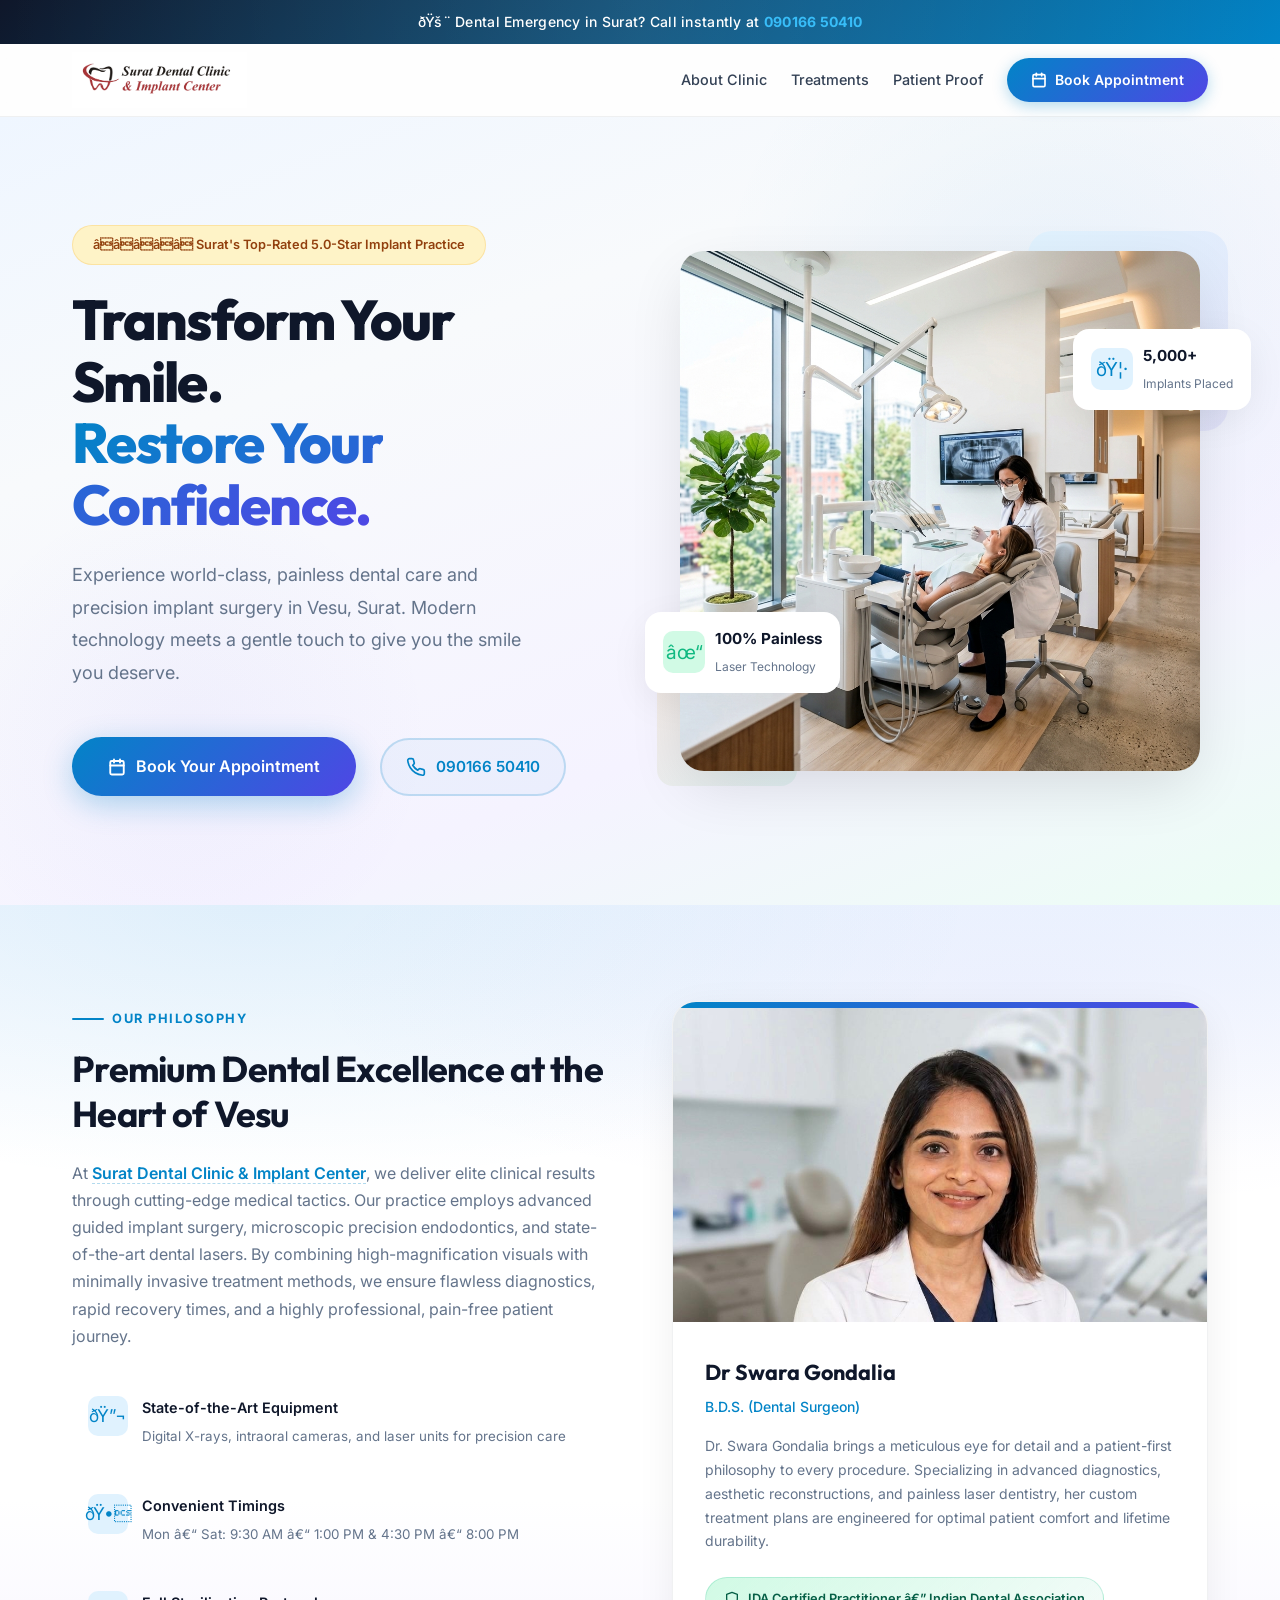
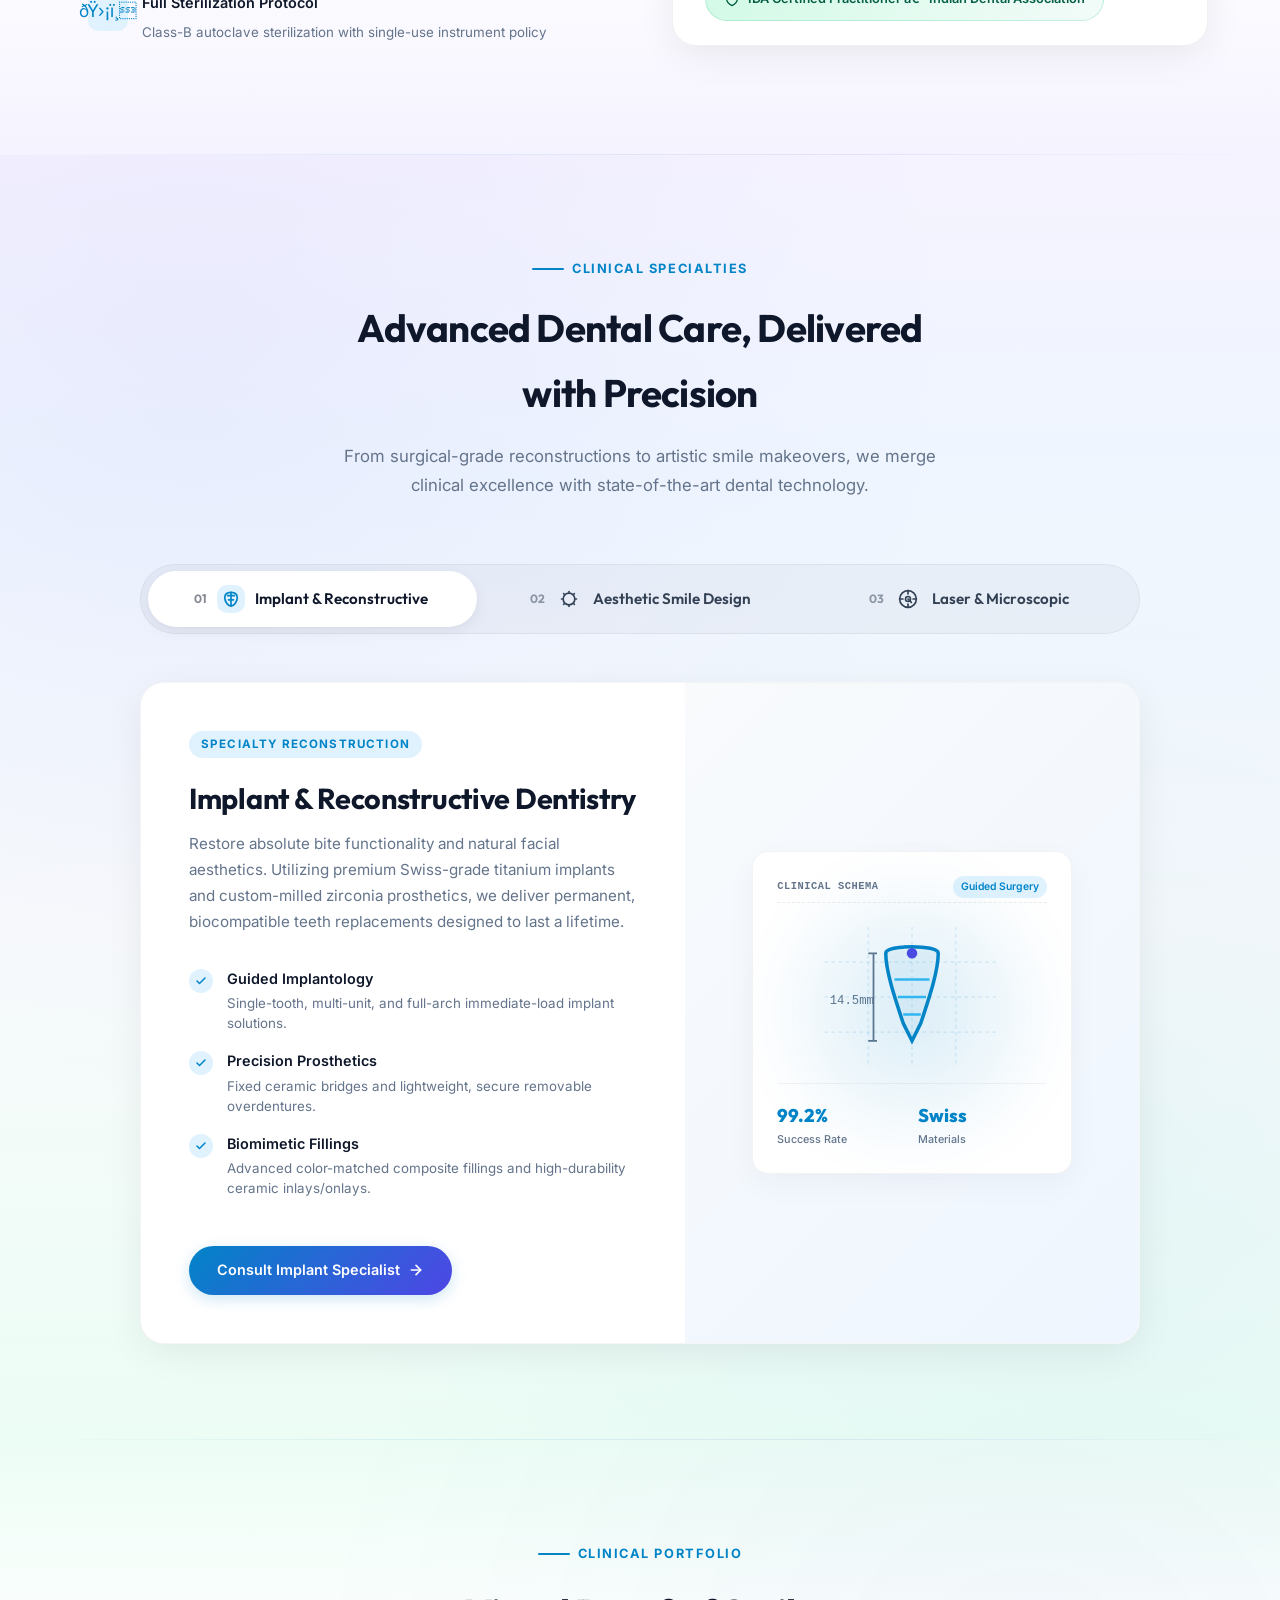
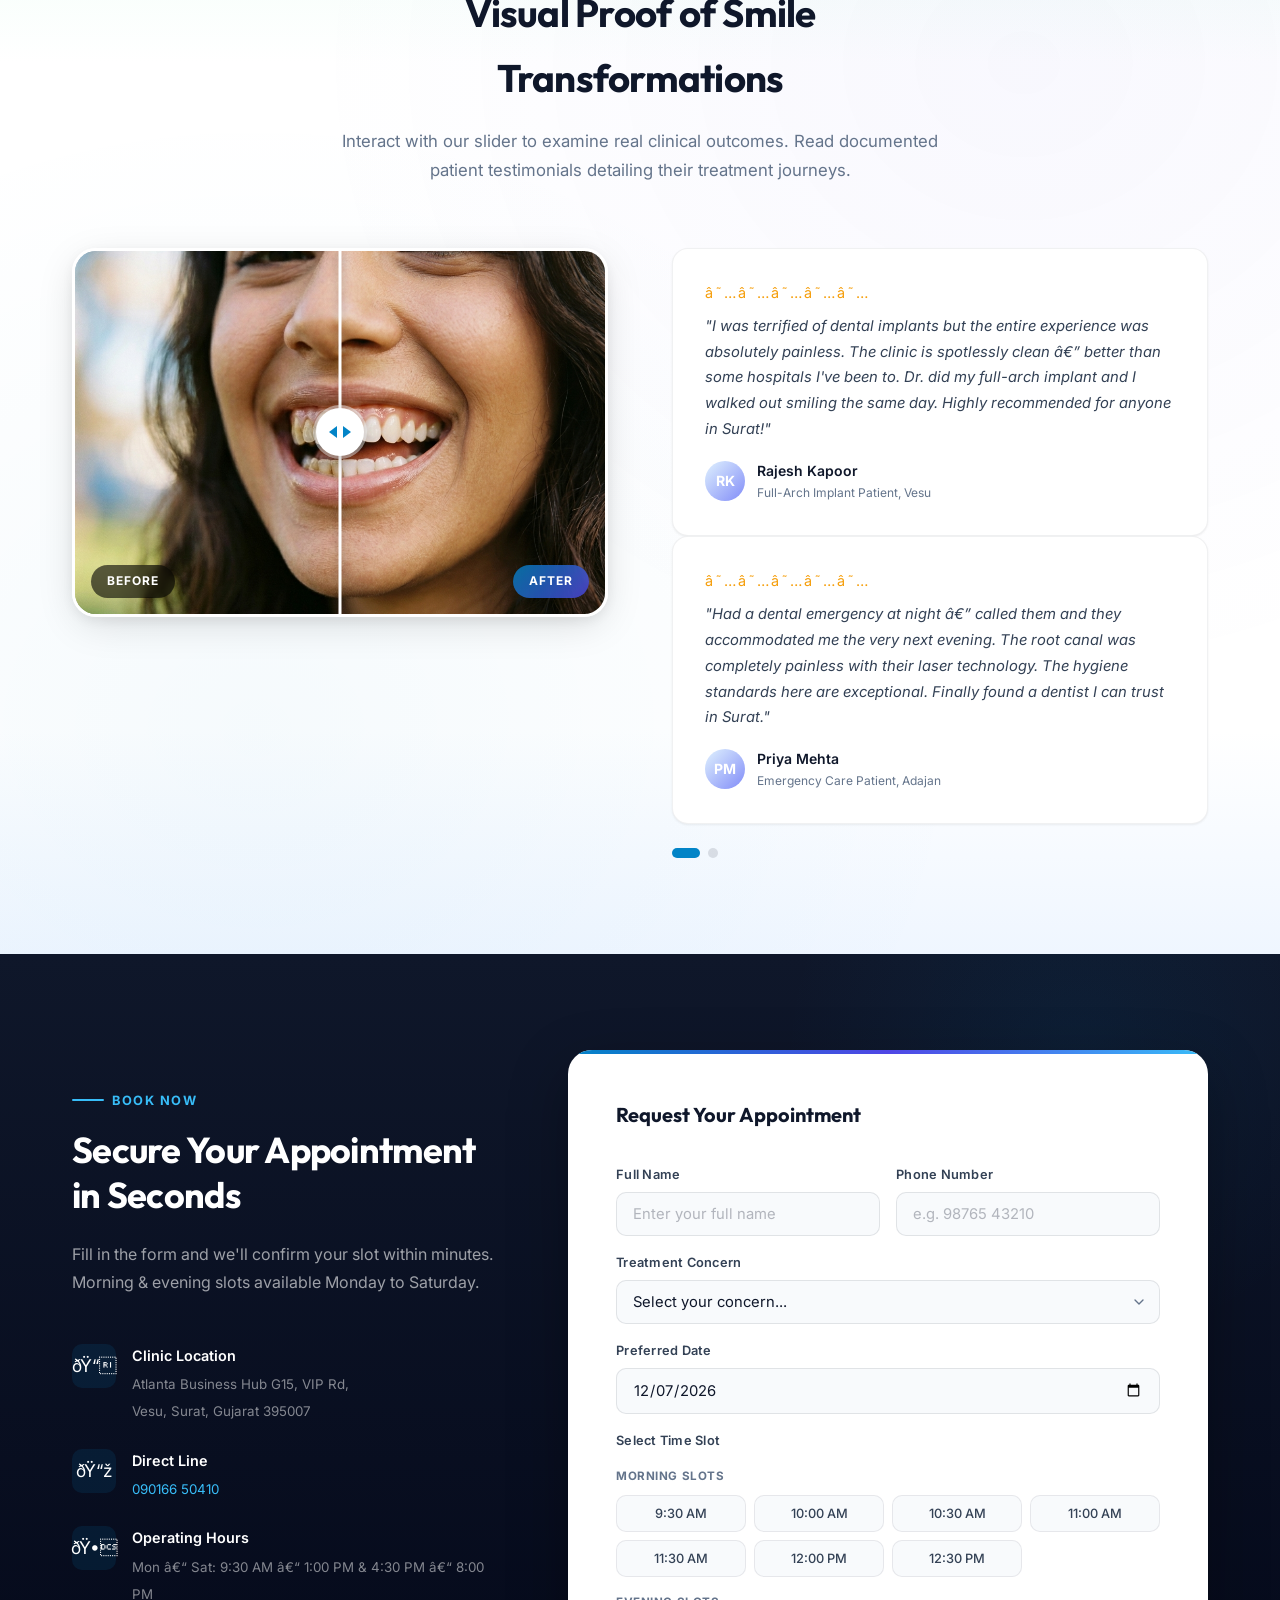
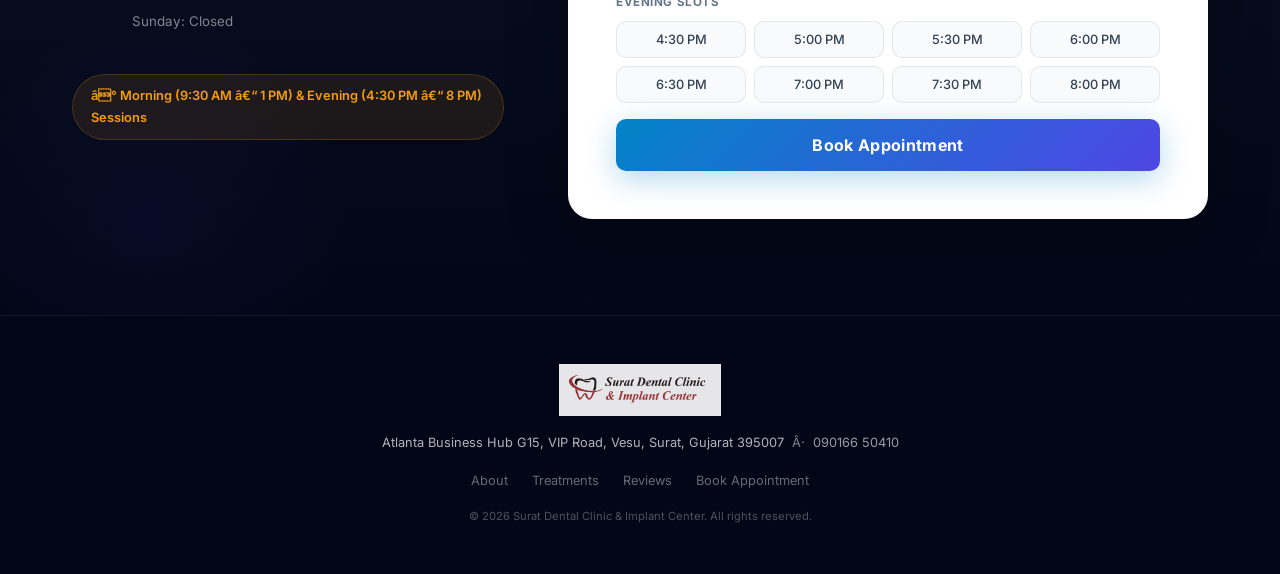
==== surat-dental-clinic-presentation.html @ 417e3cf2 "Initial commit: Surat Dental Clinic website and presentation" ====
﻿<!DOCTYPE html>
<html lang="en">

<head>
  <meta charset="UTF-8" />
  <meta name="viewport" content="width=device-width, initial-scale=1.0" />
  <title>Surat Dental Clinic & Implant Center â€” Premium Dental Care in Vesu, Surat</title>
  <meta name="description"
    content="Experience world-class, painless dental care and precision implant surgery at Surat Dental Clinic & Implant Center, Vesu, Surat. Book your appointment today." />
  <meta name="keywords"
    content="dental clinic surat, dental implants vesu, best dentist surat, teeth whitening, root canal surat, cosmetic dentistry" />
  <meta name="author" content="Surat Dental Clinic & Implant Center" />
  <meta property="og:title" content="Surat Dental Clinic & Implant Center â€” Premium Dental Care" />
  <meta property="og:description"
    content="Transform your smile with world-class dental care in Vesu, Surat. Modern technology meets a gentle touch." />
  <meta property="og:type" content="website" />
  <style>
/* ===================================================================
   SURAT DENTAL CLINIC â€” Design System & Styles
   Premium, Trust-Forward Landing Page
   =================================================================== */

/* â€” Google Fonts â€” */
@import url('https://fonts.googleapis.com/css2?family=Inter:wght@300;400;500;600;700;800;900&family=Outfit:wght@400;500;600;700;800&display=swap');

/* â€” CSS Custom Properties (Design Tokens) â€” */
:root {
  /* Color Palette */
  --navy:           #0F172A;
  --navy-deep:      #020617;
  --navy-mid:       #1E293B;
  --slate:          #334155;
  --slate-light:    #64748B;
  --sky-blue:       #0284C7;
  --sky-blue-light: #38BDF8;
  --sky-blue-pale:  #E0F2FE;
  --indigo:         #4F46E5;
  --indigo-light:   #818CF8;
  --white:          #FFFFFF;
  --alabaster:      #FAFAFA;
  --alabaster-warm: #F8FAFC;
  --amber:          #F59E0B;
  --amber-light:    #FEF3C7;
  --green:          #10B981;
  --green-light:    #D1FAE5;
  --red:            #EF4444;

  /* Typography */
  --font-heading: 'Outfit', sans-serif;
  --font-body:    'Inter', sans-serif;

  /* Spacing Scale */
  --space-xs:  0.25rem;
  --space-sm:  0.5rem;
  --space-md:  1rem;
  --space-lg:  1.5rem;
  --space-xl:  2rem;
  --space-2xl: 3rem;
  --space-3xl: 4rem;
  --space-4xl: 6rem;

  /* Shadows */
  --shadow-sm:   0 1px 3px rgba(0,0,0,0.04), 0 1px 2px rgba(0,0,0,0.03);
  --shadow-md:   0 4px 20px -2px rgba(0,0,0,0.05);
  --shadow-lg:   0 10px 40px -4px rgba(0,0,0,0.08);
  --shadow-xl:   0 20px 60px -8px rgba(0,0,0,0.12);
  --shadow-card: 0 4px 24px -2px rgba(0,0,0,0.06);
  --shadow-glow: 0 0 30px rgba(2,132,199,0.15);

  /* Border Radius */
  --radius-sm:   6px;
  --radius-md:   10px;
  --radius-lg:   16px;
  --radius-xl:   24px;
  --radius-pill: 100px;
  --radius-full: 50%;

  /* Transitions */
  --ease-out: cubic-bezier(0.16, 1, 0.3, 1);
  --ease-spring: cubic-bezier(0.34, 1.56, 0.64, 1);
  --transition-fast: 200ms var(--ease-out);
  --transition-base: 350ms var(--ease-out);
  --transition-slow: 600ms var(--ease-out);

  /* Layout */
  --max-width: 1200px;
  --nav-height: 72px;
}

/* â€” Reset & Base â€” */
*,
*::before,
*::after {
  margin: 0;
  padding: 0;
  box-sizing: border-box;
}

html {
  scroll-behavior: smooth;
  -webkit-font-smoothing: antialiased;
  -moz-osx-font-smoothing: grayscale;
}

body {
  font-family: var(--font-body);
  font-size: 16px;
  line-height: 1.7;
  color: var(--navy);
  background-color: var(--alabaster);
  overflow-x: hidden;
}

img {
  max-width: 100%;
  height: auto;
  display: block;
}

a {
  text-decoration: none;
  color: inherit;
  transition: color var(--transition-fast);
}

button {
  cursor: pointer;
  border: none;
  outline: none;
  font-family: var(--font-body);
}

input, select, textarea {
  font-family: var(--font-body);
  outline: none;
}

ul, ol {
  list-style: none;
}

/* â€” Utility â€” */
.container {
  width: 100%;
  max-width: var(--max-width);
  margin: 0 auto;
  padding: 0 var(--space-xl);
}

.section-pad {
  padding: var(--space-4xl) 0;
}

/* â€” Scroll Animation Classes â€” */
.reveal {
  opacity: 0;
  transform: translateY(40px);
  transition: opacity 0.8s var(--ease-out), transform 0.8s var(--ease-out);
}

.reveal.active {
  opacity: 1;
  transform: translateY(0);
}

.reveal-left {
  opacity: 0;
  transform: translateX(-50px);
  transition: opacity 0.8s var(--ease-out), transform 0.8s var(--ease-out);
}

.reveal-left.active {
  opacity: 1;
  transform: translateX(0);
}

.reveal-right {
  opacity: 0;
  transform: translateX(50px);
  transition: opacity 0.8s var(--ease-out), transform 0.8s var(--ease-out);
}

.reveal-right.active {
  opacity: 1;
  transform: translateX(0);
}

.reveal-scale {
  opacity: 0;
  transform: scale(0.9);
  transition: opacity 0.8s var(--ease-out), transform 0.8s var(--ease-out);
}

.reveal-scale.active {
  opacity: 1;
  transform: scale(1);
}

/* Stagger children */
.stagger-children .reveal {
  transition-delay: calc(var(--i, 0) * 120ms);
}

/* ===================================================================
   1. TOP NOTIFICATION RIBBON
   =================================================================== */
.top-ribbon {
  background: linear-gradient(135deg, var(--navy) 0%, var(--sky-blue) 100%);
  color: var(--white);
  text-align: center;
  padding: 10px var(--space-xl);
  font-size: 0.875rem;
  font-weight: 500;
  letter-spacing: 0.02em;
  position: relative;
  z-index: 1000;
  overflow: hidden;
}

.top-ribbon::before {
  content: '';
  position: absolute;
  inset: 0;
  background: linear-gradient(90deg, transparent, rgba(255,255,255,0.08), transparent);
  animation: ribbonShimmer 3s ease infinite;
}

@keyframes ribbonShimmer {
  0%   { transform: translateX(-100%); }
  100% { transform: translateX(100%); }
}

.top-ribbon a {
  color: var(--sky-blue-light);
  font-weight: 700;
  transition: color var(--transition-fast);
}

.top-ribbon a:hover {
  color: var(--white);
}

.top-ribbon .ribbon-content {
  position: relative;
  z-index: 1;
}

/* ===================================================================
   2. NAVIGATION BAR
   =================================================================== */
.navbar {
  position: sticky;
  top: 0;
  z-index: 999;
  background: rgba(255, 255, 255, 0.72);
  backdrop-filter: blur(20px) saturate(180%);
  -webkit-backdrop-filter: blur(20px) saturate(180%);
  border-bottom: 1px solid rgba(15, 23, 42, 0.06);
  transition: box-shadow var(--transition-base), background var(--transition-base);
}

.navbar.scrolled {
  background: rgba(255, 255, 255, 0.92);
  box-shadow: 0 4px 30px rgba(0,0,0,0.06);
}

.navbar .container {
  display: flex;
  align-items: center;
  justify-content: space-between;
  height: var(--nav-height);
}

.nav-brand {
  display: flex;
  align-items: center;
  height: 100%;
}

.nav-brand-logo {
  height: 56px;
  max-width: 100%;
  width: auto;
  display: block;
  object-fit: contain;
  transition: transform var(--transition-fast);
}

.nav-brand:hover .nav-brand-logo {
  transform: scale(1.02);
}

.nav-links {
  display: flex;
  align-items: center;
  gap: var(--space-lg);
}

.nav-link {
  font-size: 0.9rem;
  font-weight: 500;
  color: var(--slate);
  position: relative;
  padding: 4px 0;
  transition: color var(--transition-fast);
}

.nav-link::after {
  content: '';
  position: absolute;
  bottom: -2px;
  left: 0;
  width: 0;
  height: 2px;
  background: var(--sky-blue);
  border-radius: 2px;
  transition: width var(--transition-base);
}

.nav-link:hover {
  color: var(--sky-blue);
}

.nav-link:hover::after {
  width: 100%;
}

.nav-cta {
  display: inline-flex;
  align-items: center;
  gap: 8px;
  padding: 10px 24px;
  background: linear-gradient(135deg, var(--sky-blue), var(--indigo));
  color: var(--white);
  font-size: 0.875rem;
  font-weight: 600;
  border-radius: var(--radius-pill);
  transition: transform var(--transition-fast), box-shadow var(--transition-fast);
  box-shadow: 0 4px 15px rgba(2,132,199,0.3);
}

.nav-cta:hover {
  transform: translateY(-2px);
  box-shadow: 0 8px 25px rgba(2,132,199,0.4);
}

.nav-cta:active {
  transform: translateY(0);
}

/* Mobile nav toggle */
.nav-toggle {
  display: none;
  flex-direction: column;
  gap: 5px;
  background: none;
  padding: 8px;
}

.nav-toggle span {
  display: block;
  width: 24px;
  height: 2px;
  background: var(--navy);
  border-radius: 2px;
  transition: transform var(--transition-fast), opacity var(--transition-fast);
}

.nav-toggle.active span:nth-child(1) {
  transform: rotate(45deg) translate(5px, 5px);
}

.nav-toggle.active span:nth-child(2) {
  opacity: 0;
}

.nav-toggle.active span:nth-child(3) {
  transform: rotate(-45deg) translate(5px, -5px);
}

/* ===================================================================
   3. HERO SECTION
   =================================================================== */
.hero {
  position: relative;
  min-height: calc(100vh - var(--nav-height) - 40px);
  display: flex;
  align-items: center;
  overflow: hidden;
  background: linear-gradient(160deg, #EFF6FF 0%, var(--alabaster-warm) 30%, #F5F3FF 70%, #ECFDF5 100%);
}

.hero::before {
  content: '';
  position: absolute;
  top: -20%;
  right: -10%;
  width: 700px;
  height: 700px;
  background: radial-gradient(circle, rgba(2,132,199,0.06) 0%, transparent 70%);
  border-radius: 50%;
  pointer-events: none;
}

.hero::after {
  content: '';
  position: absolute;
  bottom: -10%;
  left: -5%;
  width: 500px;
  height: 500px;
  background: radial-gradient(circle, rgba(79,70,229,0.04) 0%, transparent 70%);
  border-radius: 50%;
  pointer-events: none;
}

.hero .container {
  display: grid;
  grid-template-columns: 1fr 1fr;
  gap: var(--space-3xl);
  align-items: center;
  padding-top: var(--space-3xl);
  padding-bottom: var(--space-3xl);
  position: relative;
  z-index: 1;
}

.hero-content {
  max-width: 560px;
}

.hero-badge {
  display: inline-flex;
  align-items: center;
  gap: 8px;
  padding: 8px 20px;
  background: var(--amber-light);
  color: #92400E;
  font-size: 0.8rem;
  font-weight: 600;
  border-radius: var(--radius-pill);
  margin-bottom: var(--space-lg);
  border: 1px solid rgba(245,158,11,0.2);
}

.hero-title {
  font-family: var(--font-heading);
  font-size: clamp(2.5rem, 5vw, 3.5rem);
  font-weight: 800;
  line-height: 1.1;
  color: var(--navy);
  margin-bottom: var(--space-lg);
  letter-spacing: -0.03em;
}

.hero-title .highlight {
  background: linear-gradient(135deg, var(--sky-blue), var(--indigo));
  -webkit-background-clip: text;
  -webkit-text-fill-color: transparent;
  background-clip: text;
}

.hero-subtitle {
  font-size: 1.125rem;
  color: var(--slate-light);
  line-height: 1.8;
  margin-bottom: var(--space-2xl);
  max-width: 480px;
}

.hero-actions {
  display: flex;
  align-items: center;
  gap: var(--space-lg);
  flex-wrap: wrap;
}

.btn-primary {
  display: inline-flex;
  align-items: center;
  gap: 10px;
  padding: 16px 36px;
  background: linear-gradient(135deg, var(--sky-blue), var(--indigo));
  color: var(--white);
  font-size: 1rem;
  font-weight: 600;
  border-radius: var(--radius-pill);
  transition: transform var(--transition-fast), box-shadow var(--transition-fast);
  box-shadow: 0 8px 30px rgba(2,132,199,0.3);
  position: relative;
  overflow: hidden;
}

.btn-primary::before {
  content: '';
  position: absolute;
  inset: 0;
  background: linear-gradient(135deg, transparent 40%, rgba(255,255,255,0.15) 50%, transparent 60%);
  transform: translateX(-100%);
  transition: transform 0.6s ease;
}

.btn-primary:hover::before {
  transform: translateX(100%);
}

.btn-primary:hover {
  transform: translateY(-3px);
  box-shadow: 0 12px 40px rgba(2,132,199,0.4);
}

.btn-primary:active {
  transform: translateY(-1px);
}

.btn-phone {
  display: inline-flex;
  align-items: center;
  gap: 10px;
  padding: 14px 24px;
  color: var(--sky-blue);
  font-size: 0.95rem;
  font-weight: 600;
  border-radius: var(--radius-pill);
  border: 2px solid rgba(2,132,199,0.2);
  background: rgba(2,132,199,0.04);
  transition: all var(--transition-fast);
}

.btn-phone:hover {
  border-color: var(--sky-blue);
  background: rgba(2,132,199,0.08);
  transform: translateY(-2px);
}

.btn-phone .phone-icon {
  width: 20px;
  height: 20px;
  animation: phonePulse 2s ease-in-out infinite;
}

@keyframes phonePulse {
  0%, 100% { transform: rotate(0deg); }
  10%      { transform: rotate(14deg); }
  20%      { transform: rotate(-8deg); }
  30%      { transform: rotate(14deg); }
  40%      { transform: rotate(-4deg); }
  50%      { transform: rotate(10deg); }
  60%      { transform: rotate(0deg); }
}

.hero-image-wrapper {
  position: relative;
  display: flex;
  justify-content: center;
  align-items: center;
}

.hero-image {
  width: 100%;
  max-width: 520px;
  border-radius: var(--radius-xl);
  object-fit: cover;
  box-shadow: var(--shadow-xl);
  position: relative;
  z-index: 1;
}

.hero-image-wrapper::before {
  content: '';
  position: absolute;
  top: -20px;
  right: -20px;
  width: 200px;
  height: 200px;
  background: linear-gradient(135deg, var(--sky-blue-pale), rgba(79,70,229,0.08));
  border-radius: var(--radius-xl);
  z-index: 0;
}

.hero-image-wrapper::after {
  content: '';
  position: absolute;
  bottom: -15px;
  left: -15px;
  width: 140px;
  height: 140px;
  background: linear-gradient(135deg, rgba(245,158,11,0.1), rgba(16,185,129,0.08));
  border-radius: var(--radius-lg);
  z-index: 0;
}

/* Floating stat badges */
.hero-float-badge {
  position: absolute;
  z-index: 2;
  background: var(--white);
  border-radius: var(--radius-lg);
  padding: 14px 18px;
  box-shadow: var(--shadow-lg);
  display: flex;
  align-items: center;
  gap: 10px;
  animation: floatBadge 4s ease-in-out infinite;
}

.hero-float-badge:nth-child(2) {
  top: 15%;
  right: -8%;
  animation-delay: 0s;
}

.hero-float-badge:nth-child(3) {
  bottom: 15%;
  left: -5%;
  animation-delay: 1.5s;
}

@keyframes floatBadge {
  0%, 100% { transform: translateY(0); }
  50%      { transform: translateY(-10px); }
}

.float-badge-icon {
  width: 42px;
  height: 42px;
  border-radius: var(--radius-md);
  display: flex;
  align-items: center;
  justify-content: center;
  font-size: 1.2rem;
}

.float-badge-icon.blue {
  background: var(--sky-blue-pale);
  color: var(--sky-blue);
}

.float-badge-icon.green {
  background: var(--green-light);
  color: var(--green);
}

.float-badge-text strong {
  display: block;
  font-size: 0.95rem;
  font-weight: 700;
  color: var(--navy);
}

.float-badge-text span {
  font-size: 0.75rem;
  color: var(--slate-light);
}

/* ===================================================================
   4. PHILOSOPHY & ABOUT SECTION
   =================================================================== */
.about-section {
  position: relative;
  background: linear-gradient(180deg, #F0F7FF 0%, var(--white) 30%, var(--white) 70%, #F5F3FF 100%);
}

.about-section::before {
  content: '';
  position: absolute;
  top: 0;
  left: 0;
  right: 0;
  height: 400px;
  background: radial-gradient(ellipse at 20% 0%, rgba(2,132,199,0.07) 0%, transparent 50%),
              radial-gradient(ellipse at 80% 20%, rgba(79,70,229,0.05) 0%, transparent 50%);
  pointer-events: none;
}

.about-section::after {
  content: '';
  position: absolute;
  bottom: 0;
  left: 0;
  right: 0;
  height: 1px;
  background: linear-gradient(90deg, transparent, rgba(2,132,199,0.1), rgba(79,70,229,0.1), transparent);
}

.about-grid {
  display: grid;
  grid-template-columns: 1fr 1fr;
  gap: var(--space-3xl);
  align-items: start;
  position: relative;
}

.section-label {
  display: inline-flex;
  align-items: center;
  gap: 8px;
  font-size: 0.8rem;
  font-weight: 700;
  letter-spacing: 0.12em;
  text-transform: uppercase;
  color: var(--sky-blue);
  margin-bottom: var(--space-md);
}

.section-label::before {
  content: '';
  display: block;
  width: 32px;
  height: 2px;
  background: var(--sky-blue);
  border-radius: 2px;
}

.about-title {
  font-family: var(--font-heading);
  font-size: clamp(1.75rem, 3vw, 2.25rem);
  font-weight: 700;
  color: var(--navy);
  line-height: 1.25;
  margin-bottom: var(--space-lg);
  letter-spacing: -0.02em;
}

.about-text {
  color: var(--slate-light);
  font-size: 1rem;
  margin-bottom: var(--space-lg);
}

.about-features {
  display: flex;
  flex-direction: column;
  gap: var(--space-md);
  margin-top: var(--space-xl);
}

.about-feature-item {
  display: flex;
  align-items: flex-start;
  gap: 14px;
  padding: 14px 16px;
  border-radius: var(--radius-md);
  transition: background var(--transition-fast);
}

.about-feature-item:hover {
  background: var(--alabaster);
}

.about-feature-icon {
  width: 40px;
  height: 40px;
  flex-shrink: 0;
  border-radius: var(--radius-md);
  display: flex;
  align-items: center;
  justify-content: center;
  font-size: 1.1rem;
  background: var(--sky-blue-pale);
  color: var(--sky-blue);
}

.about-feature-text strong {
  display: block;
  font-size: 0.9rem;
  font-weight: 600;
  color: var(--navy);
  margin-bottom: 2px;
}

.about-feature-text span {
  font-size: 0.835rem;
  color: var(--slate-light);
}

/* Doctor Card */
.doctor-card {
  background: var(--white);
  border-radius: var(--radius-xl);
  box-shadow: var(--shadow-lg);
  overflow: hidden;
  border: 1px solid rgba(15,23,42,0.06);
  position: relative;
}

.doctor-card::before {
  content: '';
  position: absolute;
  top: 0;
  left: 0;
  right: 0;
  height: 6px;
  background: linear-gradient(90deg, var(--sky-blue), var(--indigo));
}

.doctor-card-image {
  width: 100%;
  height: 320px;
  object-fit: cover;
  object-position: top center;
}

.doctor-card-body {
  padding: var(--space-xl) var(--space-xl) var(--space-lg);
}

.doctor-card-name {
  font-family: var(--font-heading);
  font-size: 1.35rem;
  font-weight: 700;
  color: var(--navy);
  margin-bottom: 4px;
}

.doctor-card-title {
  font-size: 0.875rem;
  color: var(--sky-blue);
  font-weight: 500;
  margin-bottom: var(--space-md);
}

.doctor-card-desc {
  font-size: 0.875rem;
  color: var(--slate-light);
  line-height: 1.7;
  margin-bottom: var(--space-lg);
}

.doctor-trust-badge {
  display: inline-flex;
  align-items: center;
  gap: 8px;
  padding: 10px 18px;
  background: linear-gradient(135deg, var(--green-light), rgba(16,185,129,0.05));
  color: #065F46;
  font-size: 0.8rem;
  font-weight: 600;
  border-radius: var(--radius-pill);
  border: 1px solid rgba(16,185,129,0.2);
}

/* ===================================================================
   5. TREATMENT MATRIX (Tabbed Specialties Redesign)
   =================================================================== */
.treatments-section {
  background: linear-gradient(180deg, #F5F3FF 0%, #EFF6FF 25%, var(--alabaster-warm) 60%, #ECFDF5 100%);
  position: relative;
}

.treatments-section::before {
  content: '';
  position: absolute;
  top: 0;
  left: 0;
  right: 0;
  bottom: 0;
  background:
    radial-gradient(ellipse at 15% 15%, rgba(79,70,229,0.05) 0%, transparent 50%),
    radial-gradient(ellipse at 85% 80%, rgba(2,132,199,0.05) 0%, transparent 50%);
  pointer-events: none;
}

.treatments-section::after {
  content: '';
  position: absolute;
  bottom: 0;
  left: 0;
  right: 0;
  height: 1px;
  background: linear-gradient(90deg, transparent, rgba(2,132,199,0.1), rgba(79,70,229,0.1), transparent);
}

.section-header {
  text-align: center;
  max-width: 620px;
  margin: 0 auto var(--space-3xl);
}

.section-header .section-label {
  justify-content: center;
}

.section-header-title {
  font-family: var(--font-heading);
  font-size: clamp(1.75rem, 3vw, 2.5rem);
  font-weight: 700;
  color: var(--navy);
  margin-bottom: var(--space-md);
  letter-spacing: -0.02em;
}

.section-header-subtitle {
  font-size: 1.05rem;
  color: var(--slate-light);
}

/* Tabs Container */
.treatments-tabs-container {
  max-width: 1000px;
  margin: 0 auto;
  position: relative;
  z-index: 2;
}

/* Tab Navigation */
.treatments-tab-nav {
  display: flex;
  background: rgba(15, 23, 42, 0.03);
  padding: 6px;
  border-radius: var(--radius-pill);
  margin-bottom: var(--space-2xl);
  position: relative;
  border: 1px solid rgba(15, 23, 42, 0.05);
}

.treatments-tab-btn {
  flex: 1;
  display: flex;
  align-items: center;
  justify-content: center;
  gap: 10px;
  padding: 14px 20px;
  background: transparent;
  border: none;
  border-radius: var(--radius-pill);
  font-family: var(--font-heading);
  font-size: 0.95rem;
  font-weight: 600;
  color: var(--slate);
  transition: color var(--transition-base);
  position: relative;
  z-index: 2;
  cursor: pointer;
}

.treatments-tab-btn.active {
  color: var(--navy);
}

.tab-btn-number {
  font-size: 0.75rem;
  opacity: 0.5;
  font-weight: 700;
}

.tab-btn-icon {
  display: flex;
  align-items: center;
  justify-content: center;
  width: 28px;
  height: 28px;
  border-radius: var(--radius-md);
  transition: transform var(--transition-fast), background var(--transition-fast);
}

/* Colored themes for buttons on active */
.treatments-tab-btn.active[data-tab="implants"] .tab-btn-icon {
  background: var(--sky-blue-pale);
  color: var(--sky-blue);
}

.treatments-tab-btn.active[data-tab="cosmetic"] .tab-btn-icon {
  background: #F3E8FF;
  color: var(--indigo);
}

.treatments-tab-btn.active[data-tab="laser"] .tab-btn-icon {
  background: var(--green-light);
  color: var(--green);
}

.tab-nav-indicator {
  position: absolute;
  top: 6px;
  bottom: 6px;
  left: 6px;
  width: calc(33.333% - 8px); /* default width */
  background: var(--white);
  border-radius: var(--radius-pill);
  box-shadow: 0 4px 15px rgba(0, 0, 0, 0.06), 0 1px 3px rgba(0,0,0,0.02);
  z-index: 1;
  transition: transform 380ms cubic-bezier(0.16, 1, 0.3, 1), width 380ms cubic-bezier(0.16, 1, 0.3, 1);
}

/* Tab Panel Styles */
.treatments-tab-panels {
  background: var(--white);
  border-radius: var(--radius-xl);
  box-shadow: var(--shadow-lg);
  border: 1px solid rgba(15, 23, 42, 0.04);
  overflow: hidden;
  position: relative;
}

.treatments-tab-panel {
  display: none;
  animation: tabFadeIn 500ms var(--ease-out) forwards;
}

.treatments-tab-panel.active {
  display: block;
}

@keyframes tabFadeIn {
  from {
    opacity: 0;
    transform: translateY(12px);
  }
  to {
    opacity: 1;
    transform: translateY(0);
  }
}

.tab-panel-grid {
  display: grid;
  grid-template-columns: 1.2fr 1fr;
  align-items: stretch;
}

/* Panel Info Column */
.tab-panel-info {
  padding: var(--space-2xl) var(--space-2xl);
  display: flex;
  flex-direction: column;
  justify-content: center;
}

.panel-badge {
  display: inline-block;
  align-self: flex-start;
  font-size: 0.725rem;
  font-weight: 700;
  text-transform: uppercase;
  letter-spacing: 0.1em;
  padding: 4px 12px;
  border-radius: var(--radius-pill);
  margin-bottom: var(--space-md);
}

#panel-implants .panel-badge {
  background: var(--sky-blue-pale);
  color: var(--sky-blue);
}

#panel-cosmetic .panel-badge {
  background: #F3E8FF;
  color: var(--indigo);
}

#panel-laser .panel-badge {
  background: var(--green-light);
  color: var(--green);
}

.panel-title {
  font-family: var(--font-heading);
  font-size: clamp(1.4rem, 2.5vw, 1.8rem);
  font-weight: 700;
  color: var(--navy);
  margin-bottom: var(--space-sm);
  letter-spacing: -0.01em;
}

.panel-desc {
  font-size: 0.95rem;
  color: var(--slate-light);
  line-height: 1.7;
  margin-bottom: var(--space-xl);
}

/* Panel Features List */
.panel-features-list {
  display: flex;
  flex-direction: column;
  gap: var(--space-md);
  margin-bottom: var(--space-2xl);
}

.panel-feature-item {
  display: flex;
  gap: 14px;
  align-items: flex-start;
}

.feature-check {
  display: flex;
  align-items: center;
  justify-content: center;
  width: 24px;
  height: 24px;
  border-radius: var(--radius-full);
  flex-shrink: 0;
  margin-top: 2px;
}

#panel-implants .feature-check {
  background: var(--sky-blue-pale);
  color: var(--sky-blue);
}

#panel-cosmetic .feature-check {
  background: #F3E8FF;
  color: var(--indigo);
}

#panel-laser .feature-check {
  background: var(--green-light);
  color: var(--green);
}

.feature-text strong {
  display: block;
  font-size: 0.9rem;
  color: var(--navy);
  font-weight: 600;
  margin-bottom: 2px;
}

.feature-text span {
  font-size: 0.835rem;
  color: var(--slate-light);
  line-height: 1.5;
  display: block;
}

/* Panel CTA Button */
.btn-panel-cta {
  display: inline-flex;
  align-items: center;
  align-self: flex-start;
  gap: 8px;
  padding: 12px 28px;
  color: var(--white);
  font-size: 0.9rem;
  font-weight: 600;
  border-radius: var(--radius-pill);
  transition: transform var(--transition-fast), box-shadow var(--transition-fast);
}

#panel-implants .btn-panel-cta {
  background: linear-gradient(135deg, var(--sky-blue), var(--indigo));
  box-shadow: 0 4px 15px rgba(2, 132, 199, 0.2);
}

#panel-cosmetic .btn-panel-cta {
  background: linear-gradient(135deg, var(--indigo), #8B5CF6);
  box-shadow: 0 4px 15px rgba(79, 70, 229, 0.2);
}

#panel-laser .btn-panel-cta {
  background: linear-gradient(135deg, var(--green), #059669);
  box-shadow: 0 4px 15px rgba(16, 185, 129, 0.2);
}

.btn-panel-cta:hover {
  transform: translateY(-2px);
}

#panel-implants .btn-panel-cta:hover {
  box-shadow: 0 8px 25px rgba(2, 132, 199, 0.35);
}

#panel-cosmetic .btn-panel-cta:hover {
  box-shadow: 0 8px 25px rgba(79, 70, 229, 0.35);
}

#panel-laser .btn-panel-cta:hover {
  box-shadow: 0 8px 25px rgba(16, 185, 129, 0.35);
}

/* Panel Visual Column */
.tab-panel-visual {
  display: flex;
  align-items: center;
  justify-content: center;
  padding: var(--space-2xl);
  position: relative;
  overflow: hidden;
}

/* Column backgrounds based on themes */
.tab-panel-visual.theme-blue-visual {
  background: linear-gradient(135deg, #F8FAFC 0%, #EFF6FF 100%);
}

.tab-panel-visual.theme-purple-visual {
  background: linear-gradient(135deg, #F8FAFC 0%, #F5F3FF 100%);
}

.tab-panel-visual.theme-emerald-visual {
  background: linear-gradient(135deg, #F8FAFC 0%, #ECFDF5 100%);
}

/* Visual Card Graphic */
.visual-card {
  width: 100%;
  max-width: 320px;
  background: var(--white);
  border-radius: var(--radius-lg);
  border: 1px solid rgba(15, 23, 42, 0.05);
  box-shadow: 0 10px 30px rgba(15, 23, 42, 0.04);
  padding: var(--space-lg);
  position: relative;
  z-index: 1;
}

.visual-card-glow {
  position: absolute;
  inset: 0;
  border-radius: var(--radius-lg);
  pointer-events: none;
  z-index: 0;
  opacity: 0.15;
  filter: blur(24px);
  transition: opacity var(--transition-base);
}

.theme-blue-visual .visual-card-glow {
  background: radial-gradient(circle, var(--sky-blue) 0%, transparent 70%);
}

.theme-purple-visual .visual-card-glow {
  background: radial-gradient(circle, var(--indigo) 0%, transparent 70%);
}

.theme-emerald-visual .visual-card-glow {
  background: radial-gradient(circle, var(--green) 0%, transparent 70%);
}

.visual-header {
  display: flex;
  justify-content: space-between;
  align-items: center;
  margin-bottom: var(--space-lg);
  border-bottom: 1px dashed rgba(15, 23, 42, 0.08);
  padding-bottom: var(--space-xs);
}

.visual-tag {
  font-size: 0.65rem;
  font-weight: 700;
  color: var(--slate-light);
  letter-spacing: 0.05em;
  font-family: monospace;
}

.visual-status {
  font-size: 0.65rem;
  font-weight: 600;
  padding: 2px 8px;
  border-radius: var(--radius-pill);
}

.theme-blue-visual .visual-status {
  background: var(--sky-blue-pale);
  color: var(--sky-blue);
}

.theme-purple-visual .visual-status {
  background: #F3E8FF;
  color: var(--indigo);
}

.theme-emerald-visual .visual-status {
  background: var(--green-light);
  color: var(--green);
}

/* Schematic SVG Visuals */
.schematic-teeth {
  width: 100%;
  height: 140px;
  margin-bottom: var(--space-md);
  display: flex;
  align-items: center;
  justify-content: center;
}

.schematic-svg {
  width: 100%;
  height: 100%;
}

.visual-stats {
  display: grid;
  grid-template-columns: 1fr 1fr;
  gap: 12px;
  margin-top: var(--space-md);
  border-top: 1px solid rgba(15, 23, 42, 0.05);
  padding-top: var(--space-md);
}

.stat-box {
  display: flex;
  flex-direction: column;
}

.stat-val {
  font-family: var(--font-heading);
  font-size: 1.15rem;
  font-weight: 800;
  color: var(--navy);
}

.theme-blue-visual .stat-val {
  color: var(--sky-blue);
}

.theme-purple-visual .stat-val {
  color: var(--indigo);
}

.theme-emerald-visual .stat-val {
  color: var(--green);
}

.stat-lbl {
  font-size: 0.675rem;
  color: var(--slate-light);
  font-weight: 500;
}

@media (max-width: 768px) {
  .treatments-tab-nav {
    flex-direction: column;
    border-radius: var(--radius-lg);
    padding: 8px;
    gap: 4px;
  }
  .tab-nav-indicator {
    display: none; /* Hide sliding indicator on vertical stack */
  }
  .treatments-tab-btn {
    width: 100%;
    justify-content: flex-start;
  }
  .treatments-tab-btn.active {
    background: var(--white);
    box-shadow: var(--shadow-sm);
  }
  .tab-panel-grid {
    grid-template-columns: 1fr;
  }
  .tab-panel-visual {
    order: -1; /* Visual on top for mobile */
    padding: var(--space-xl) var(--space-xl) 0;
  }
  .tab-panel-info {
    padding: var(--space-xl) var(--space-xl);
  }
}



/* ===================================================================
   6. SOCIAL PROOF & BEFORE/AFTER
   =================================================================== */
.proof-section {
  background: linear-gradient(180deg, #ECFDF5 0%, var(--white) 20%, var(--white) 80%, #EFF6FF 100%);
  position: relative;
  overflow: hidden;
}

.proof-section::before {
  content: '';
  position: absolute;
  top: 0;
  left: 0;
  right: 0;
  bottom: 0;
  background:
    radial-gradient(ellipse at 80% 20%, rgba(79,70,229,0.04) 0%, transparent 50%),
    radial-gradient(ellipse at 20% 80%, rgba(2,132,199,0.04) 0%, transparent 50%);
  pointer-events: none;
}

.proof-grid {
  display: grid;
  grid-template-columns: 1fr 1fr;
  gap: var(--space-3xl);
  align-items: start;
  position: relative;
  z-index: 1;
}

/* Before/After Slider â€” Overlay approach */
.ba-container {
  position: relative;
  border-radius: var(--radius-xl);
  overflow: hidden;
  box-shadow: 0 10px 40px -6px rgba(0,0,0,0.15), 0 4px 12px rgba(0,0,0,0.06);
  cursor: col-resize;
  aspect-ratio: 16/11;
  user-select: none;
  border: 3px solid var(--white);
}

/* After image: base layer â€” bright clean teeth */
.ba-after-img {
  width: 100%;
  height: 100%;
  object-fit: cover;
  display: block;
  position: absolute;
  top: 0;
  left: 0;
}

/* Before overlay: clips based on slider position */
.ba-overlay {
  position: absolute;
  top: 0;
  left: 0;
  height: 100%;
  width: 50%;
  overflow: hidden;
  z-index: 1;
}

.ba-overlay img {
  position: absolute;
  top: 0;
  left: 0;
  height: 100%;
  max-width: none !important;
  object-fit: cover;
  display: block;
}


.ba-slider-line {
  position: absolute;
  top: 0;
  bottom: 0;
  width: 3px;
  background: var(--white);
  z-index: 3;
  left: 50%;
  transform: translateX(-50%);
  pointer-events: none;
  box-shadow: 0 0 8px rgba(0,0,0,0.3);
}

.ba-slider-handle {
  position: absolute;
  top: 50%;
  left: 50%;
  transform: translate(-50%, -50%);
  width: 48px;
  height: 48px;
  border-radius: var(--radius-full);
  background: var(--white);
  box-shadow: 0 4px 20px rgba(0,0,0,0.25), 0 0 0 3px rgba(255,255,255,0.5);
  z-index: 4;
  display: flex;
  align-items: center;
  justify-content: center;
  gap: 6px;
  cursor: col-resize;
  transition: box-shadow var(--transition-fast), transform 0.1s ease;
}

.ba-slider-handle:hover {
  box-shadow: 0 6px 28px rgba(0,0,0,0.3), 0 0 0 4px rgba(2,132,199,0.3);
}

.ba-slider-handle .arrow {
  width: 0;
  height: 0;
  border-top: 6px solid transparent;
  border-bottom: 6px solid transparent;
}

.ba-slider-handle .arrow-left {
  border-right: 8px solid var(--sky-blue);
}

.ba-slider-handle .arrow-right {
  border-left: 8px solid var(--sky-blue);
}

.ba-labels {
  position: absolute;
  bottom: 16px;
  left: 0;
  right: 0;
  display: flex;
  justify-content: space-between;
  padding: 0 16px;
  z-index: 5;
  pointer-events: none;
}

.ba-label {
  padding: 6px 16px;
  color: var(--white);
  font-size: 0.75rem;
  font-weight: 700;
  letter-spacing: 0.08em;
  text-transform: uppercase;
  border-radius: var(--radius-pill);
  backdrop-filter: blur(8px);
}

.ba-label.label-before {
  background: rgba(0,0,0,0.6);
}

.ba-label.label-after {
  background: linear-gradient(135deg, rgba(2,132,199,0.8), rgba(79,70,229,0.8));
}

/* Testimonials */
.testimonials-wrapper {
  position: relative;
}

.testimonials-carousel {
  display: grid;
  grid-template-columns: 1fr;
  gap: var(--space-lg);
}

.testimonial-card {
  background: var(--white);
  border-radius: var(--radius-lg);
  padding: var(--space-xl);
  border: 1px solid rgba(15,23,42,0.06);
  box-shadow: var(--shadow-sm);
  transition: box-shadow var(--transition-fast);
}

.testimonial-card:hover {
  box-shadow: var(--shadow-md);
}

.testimonial-stars {
  color: var(--amber);
  font-size: 0.9rem;
  margin-bottom: var(--space-sm);
  letter-spacing: 2px;
}

.testimonial-text {
  font-size: 0.925rem;
  color: var(--slate);
  line-height: 1.75;
  margin-bottom: var(--space-md);
  font-style: italic;
}

.testimonial-author {
  display: flex;
  align-items: center;
  gap: 12px;
}

.testimonial-avatar {
  width: 40px;
  height: 40px;
  border-radius: var(--radius-full);
  background: linear-gradient(135deg, var(--sky-blue-pale), var(--indigo-light));
  display: flex;
  align-items: center;
  justify-content: center;
  color: var(--white);
  font-weight: 700;
  font-size: 0.875rem;
}

.testimonial-author-name {
  font-size: 0.875rem;
  font-weight: 600;
  color: var(--navy);
}

.testimonial-author-info {
  font-size: 0.75rem;
  color: var(--slate-light);
}

.testimonial-nav {
  display: flex;
  gap: 8px;
  margin-top: var(--space-lg);
}

.testimonial-dot {
  width: 10px;
  height: 10px;
  border-radius: var(--radius-full);
  background: rgba(15,23,42,0.12);
  border: none;
  cursor: pointer;
  transition: all var(--transition-fast);
}

.testimonial-dot.active {
  background: var(--sky-blue);
  width: 28px;
  border-radius: 6px;
}

/* ===================================================================
   7. APPOINTMENT BOOKING ENGINE
   =================================================================== */
.booking-section {
  background: linear-gradient(180deg, var(--navy) 0%, var(--navy-deep) 100%);
  color: var(--white);
  position: relative;
  overflow: hidden;
}

.booking-section::before {
  content: '';
  position: absolute;
  top: -200px;
  right: -100px;
  width: 600px;
  height: 600px;
  background: radial-gradient(circle, rgba(2,132,199,0.08) 0%, transparent 70%);
  pointer-events: none;
}

.booking-section::after {
  content: '';
  position: absolute;
  bottom: -100px;
  left: -50px;
  width: 400px;
  height: 400px;
  background: radial-gradient(circle, rgba(79,70,229,0.06) 0%, transparent 70%);
  pointer-events: none;
}

.booking-grid {
  display: grid;
  grid-template-columns: 1fr 1.3fr;
  gap: var(--space-3xl);
  align-items: start;
  position: relative;
  z-index: 1;
}

.booking-info {
  padding-top: var(--space-xl);
}

.booking-info .section-label {
  color: var(--sky-blue-light);
}

.booking-info .section-label::before {
  background: var(--sky-blue-light);
}

.booking-title {
  font-family: var(--font-heading);
  font-size: clamp(1.75rem, 3vw, 2.25rem);
  font-weight: 700;
  color: var(--white);
  line-height: 1.25;
  margin-bottom: var(--space-lg);
  letter-spacing: -0.02em;
}

.booking-desc {
  color: rgba(255,255,255,0.6);
  font-size: 1rem;
  margin-bottom: var(--space-2xl);
}

.booking-detail {
  display: flex;
  align-items: flex-start;
  gap: 16px;
  margin-bottom: var(--space-lg);
}

.booking-detail-icon {
  width: 44px;
  height: 44px;
  flex-shrink: 0;
  border-radius: var(--radius-md);
  background: rgba(2,132,199,0.12);
  display: flex;
  align-items: center;
  justify-content: center;
  font-size: 1.1rem;
}

.booking-detail-text strong {
  display: block;
  font-size: 0.9rem;
  font-weight: 600;
  color: var(--white);
  margin-bottom: 2px;
}

.booking-detail-text span {
  font-size: 0.835rem;
  color: rgba(255,255,255,0.5);
  line-height: 1.5;
}

.booking-hours-badge {
  display: inline-flex;
  align-items: center;
  gap: 8px;
  padding: 10px 18px;
  background: rgba(245,158,11,0.1);
  color: var(--amber);
  font-size: 0.8rem;
  font-weight: 600;
  border-radius: var(--radius-pill);
  border: 1px solid rgba(245,158,11,0.2);
  margin-top: var(--space-md);
}

/* Form Card */
.booking-form-card {
  background: var(--white);
  border-radius: var(--radius-xl);
  padding: var(--space-2xl);
  box-shadow: 0 20px 60px rgba(0,0,0,0.3);
  position: relative;
  overflow: hidden;
}

.booking-form-card::before {
  content: '';
  position: absolute;
  top: 0;
  left: 0;
  right: 0;
  height: 4px;
  background: linear-gradient(90deg, var(--sky-blue), var(--indigo), var(--sky-blue-light));
}

.form-title {
  font-family: var(--font-heading);
  font-size: 1.25rem;
  font-weight: 700;
  color: var(--navy);
  margin-bottom: var(--space-xl);
}

.form-grid {
  display: grid;
  grid-template-columns: 1fr 1fr;
  gap: var(--space-md);
}

.form-group {
  display: flex;
  flex-direction: column;
  gap: 6px;
}

.form-group.full-width {
  grid-column: 1 / -1;
}

.form-label {
  font-size: 0.8rem;
  font-weight: 600;
  color: var(--slate);
  letter-spacing: 0.02em;
}

.form-input,
.form-select {
  padding: 12px 16px;
  border: 1.5px solid rgba(15,23,42,0.1);
  border-radius: var(--radius-md);
  font-size: 0.925rem;
  color: var(--navy);
  background: var(--alabaster-warm);
  transition: border-color var(--transition-fast), box-shadow var(--transition-fast);
}

.form-input:focus,
.form-select:focus {
  border-color: var(--sky-blue);
  box-shadow: 0 0 0 3px rgba(2,132,199,0.1);
  background: var(--white);
}

.form-input::placeholder {
  color: rgba(15,23,42,0.3);
}

.form-select {
  appearance: none;
  cursor: pointer;
  background-image: url("data:image/svg+xml,%3Csvg xmlns='http://www.w3.org/2000/svg' width='16' height='16' viewBox='0 0 24 24' fill='none' stroke='%2364748B' stroke-width='2' stroke-linecap='round' stroke-linejoin='round'%3E%3Cpath d='m6 9 6 6 6-6'/%3E%3C/svg%3E");
  background-repeat: no-repeat;
  background-position: right 12px center;
  padding-right: 40px;
}

/* Time Slots Grid */
.time-slots-label {
  font-size: 0.8rem;
  font-weight: 600;
  color: var(--slate);
  letter-spacing: 0.02em;
  margin-bottom: 8px;
  margin-top: var(--space-md);
}

.time-slots-section-title {
  font-size: 0.725rem;
  font-weight: 700;
  color: var(--slate-light);
  text-transform: uppercase;
  letter-spacing: 0.05em;
  margin-bottom: 8px;
  margin-top: var(--space-md);
}

.time-slots-container {
  display: grid;
  grid-template-columns: repeat(4, 1fr);
  gap: 8px;
  margin-bottom: var(--space-md);
}

.time-slot {
  padding: 10px 8px;
  border: 1.5px solid rgba(15,23,42,0.08);
  border-radius: var(--radius-md);
  background: var(--alabaster-warm);
  text-align: center;
  font-size: 0.8rem;
  font-weight: 500;
  color: var(--slate);
  cursor: pointer;
  transition: all var(--transition-fast);
}

.time-slot:hover {
  border-color: var(--sky-blue);
  color: var(--sky-blue);
  background: rgba(2,132,199,0.04);
}

.time-slot.selected {
  border-color: var(--sky-blue);
  background: linear-gradient(135deg, var(--sky-blue), var(--indigo));
  color: var(--white);
  box-shadow: 0 4px 12px rgba(2,132,199,0.25);
}

.btn-submit {
  width: 100%;
  padding: 16px;
  background: linear-gradient(135deg, var(--sky-blue), var(--indigo));
  color: var(--white);
  font-size: 1rem;
  font-weight: 700;
  border-radius: var(--radius-md);
  transition: transform var(--transition-fast), box-shadow var(--transition-fast);
  box-shadow: 0 8px 30px rgba(2,132,199,0.3);
  position: relative;
  overflow: hidden;
  letter-spacing: 0.02em;
}

.btn-submit::before {
  content: '';
  position: absolute;
  inset: 0;
  background: linear-gradient(135deg, transparent 40%, rgba(255,255,255,0.15) 50%, transparent 60%);
  transform: translateX(-100%);
  transition: transform 0.6s ease;
}

.btn-submit:hover::before {
  transform: translateX(100%);
}

.btn-submit:hover {
  transform: translateY(-2px);
  box-shadow: 0 12px 40px rgba(2,132,199,0.4);
}

.btn-submit:active {
  transform: translateY(0);
}

.btn-submit:disabled {
  opacity: 0.6;
  cursor: not-allowed;
  transform: none;
}

/* Success State */
.form-success {
  display: none;
  flex-direction: column;
  align-items: center;
  justify-content: center;
  text-align: center;
  padding: var(--space-3xl) var(--space-xl);
  animation: fadeInScale 0.6s var(--ease-spring);
}

.form-success.visible {
  display: flex;
}

.success-checkmark {
  width: 80px;
  height: 80px;
  border-radius: var(--radius-full);
  background: linear-gradient(135deg, var(--green), #059669);
  display: flex;
  align-items: center;
  justify-content: center;
  font-size: 2rem;
  color: var(--white);
  margin-bottom: var(--space-lg);
  box-shadow: 0 8px 30px rgba(16,185,129,0.3);
  animation: bounceIn 0.6s var(--ease-spring) 0.2s both;
}

@keyframes bounceIn {
  0%   { transform: scale(0); }
  50%  { transform: scale(1.15); }
  100% { transform: scale(1); }
}

@keyframes fadeInScale {
  0%   { opacity: 0; transform: scale(0.9); }
  100% { opacity: 1; transform: scale(1); }
}

.success-title {
  font-family: var(--font-heading);
  font-size: 1.5rem;
  font-weight: 700;
  color: var(--navy);
  margin-bottom: 8px;
}

.success-text {
  font-size: 0.95rem;
  color: var(--slate-light);
  max-width: 360px;
}

.success-badge {
  display: inline-flex;
  align-items: center;
  gap: 6px;
  padding: 8px 16px;
  background: var(--green-light);
  color: #065F46;
  font-size: 0.8rem;
  font-weight: 600;
  border-radius: var(--radius-pill);
  margin-top: var(--space-lg);
}

/* Form transition on success */
.booking-form-inner {
  transition: opacity 0.4s ease, transform 0.4s ease;
}

.booking-form-inner.hidden {
  opacity: 0;
  transform: translateY(-20px) scale(0.95);
  pointer-events: none;
  position: absolute;
  width: 100%;
}

/* ===================================================================
   8. FOOTER
   =================================================================== */
.footer {
  background: var(--navy-deep);
  color: rgba(255,255,255,0.5);
  text-align: center;
  padding: var(--space-2xl) var(--space-xl);
  border-top: 1px solid rgba(255,255,255,0.06);
}

.footer-brand {
  display: flex;
  justify-content: center;
  align-items: center;
  margin-bottom: var(--space-md);
}

.footer-brand-logo {
  height: 52px;
  max-width: 100%;
  width: auto;
  display: block;
  object-fit: contain;
  opacity: 0.9;
  transition: opacity var(--transition-fast);
}

.footer-brand-logo:hover {
  opacity: 1;
}

.footer-text {
  font-size: 0.8rem;
  margin-top: var(--space-md);
}

.footer-links {
  display: flex;
  justify-content: center;
  gap: var(--space-lg);
  margin-top: var(--space-md);
}

.footer-links a {
  font-size: 0.8rem;
  color: rgba(255,255,255,0.4);
  transition: color var(--transition-fast);
}

.footer-links a:hover {
  color: var(--sky-blue-light);
}

/* â€” Map & Address Location Links â€” */
.booking-location-link {
  display: block;
  color: inherit;
  transition: transform var(--transition-fast);
}

.booking-location-link:hover {
  transform: translateY(-2px);
}

.booking-location-link:hover .booking-detail-icon {
  background: var(--sky-blue);
  color: var(--white);
}

.booking-location-link:hover .booking-detail-text span {
  color: var(--sky-blue-light);
}

.footer-location-link {
  color: rgba(255, 255, 255, 0.7);
  transition: color var(--transition-fast);
}

.footer-location-link:hover {
  color: var(--sky-blue-light);
  text-decoration: underline;
}

.text-location-link {
  color: var(--sky-blue);
  font-weight: 600;
  border-bottom: 1.5px dashed rgba(2, 132, 199, 0.3);
  transition: border-color var(--transition-fast), color var(--transition-fast);
}

.text-location-link:hover {
  color: var(--indigo);
  border-bottom-color: var(--indigo);
}

/* ===================================================================
   RESPONSIVE DESIGN
   =================================================================== */
@media (max-width: 1024px) {
  .hero .container {
    grid-template-columns: 1fr;
    text-align: center;
  }

  .hero-content {
    max-width: 100%;
    order: 1;
  }

  .hero-subtitle {
    max-width: 100%;
    margin-left: auto;
    margin-right: auto;
  }

  .hero-actions {
    justify-content: center;
  }

  .hero-image-wrapper {
    order: 0;
    max-width: 500px;
    margin: 0 auto;
  }

  .hero-float-badge:nth-child(2) {
    right: 0;
  }

  .hero-float-badge:nth-child(3) {
    left: 0;
  }

  .about-grid {
    grid-template-columns: 1fr;
  }

  .proof-grid {
    grid-template-columns: 1fr;
  }

  .booking-grid {
    grid-template-columns: 1fr;
  }
}

@media (max-width: 768px) {
  :root {
    --nav-height: 64px;
  }

  .nav-brand-logo {
    height: 46px;
  }

  .footer-brand-logo {
    height: 44px;
  }

  .container {
    padding: 0 var(--space-lg);
  }

  .section-pad {
    padding: var(--space-3xl) 0;
  }

  .nav-links {
    display: none;
    position: absolute;
    top: var(--nav-height);
    left: 0;
    right: 0;
    flex-direction: column;
    background: rgba(255,255,255,0.97);
    backdrop-filter: blur(20px);
    padding: var(--space-lg);
    gap: var(--space-md);
    border-bottom: 1px solid rgba(15,23,42,0.06);
    box-shadow: var(--shadow-lg);
  }

  .nav-links.open {
    display: flex;
  }

  .nav-toggle {
    display: flex;
  }

  .treatments-grid {
    grid-template-columns: 1fr;
    gap: var(--space-lg);
  }

  .time-slots-container {
    grid-template-columns: repeat(3, 1fr);
  }

  .form-grid {
    grid-template-columns: 1fr;
  }

  .hero-float-badge {
    display: none;
  }

  .hero-title {
    font-size: 2rem;
  }

  .ba-container {
    aspect-ratio: 4/3;
  }
}

@media (max-width: 480px) {
  .hero-actions {
    flex-direction: column;
    width: 100%;
  }

  .btn-primary,
  .btn-phone {
    width: 100%;
    justify-content: center;
  }

  .time-slots-container {
    grid-template-columns: repeat(2, 1fr);
  }

  .top-ribbon {
    font-size: 0.75rem;
    padding: 8px var(--space-md);
  }
}

/* â€” Smooth Scroll Performance â€” */
@media (prefers-reduced-motion: reduce) {
  *,
  *::before,
  *::after {
    animation-duration: 0.01ms !important;
    animation-iteration-count: 1 !important;
    transition-duration: 0.01ms !important;
    scroll-behavior: auto !important;
  }
}

</style>
  <link rel="icon"
    href="data:image/svg+xml,<svg xmlns='http://www.w3.org/2000/svg' viewBox='0 0 100 100'><text y='.9em' font-size='90'>ðŸ¦·</text></svg>" />
</head>

<body>

  <!-- ============================================================
       1. TOP NOTIFICATION RIBBON
       ============================================================ -->
  <div class="top-ribbon" id="top-ribbon">
    <div class="ribbon-content">
      ðŸš¨ Dental Emergency in Surat? Call instantly at <a href="tel:09016650410">090166 50410</a>
    </div>
  </div>

  <!-- ============================================================
       2. NAVIGATION BAR
       ============================================================ -->
  <nav class="navbar" id="navbar">
    <div class="container">
      <a href="#" class="nav-brand" id="nav-brand">
        <img src="[data-uri]" alt="Surat Dental Clinic &amp; Implant Center Logo" class="nav-brand-logo" />
      </a>

      <div class="nav-links" id="nav-links">
        <a href="#about" class="nav-link" id="nav-about">About Clinic</a>
        <a href="#treatments" class="nav-link" id="nav-treatments">Treatments</a>
        <a href="#proof" class="nav-link" id="nav-proof">Patient Proof</a>
        <a href="#booking" class="nav-cta" id="nav-cta-book">
          <svg width="16" height="16" viewBox="0 0 24 24" fill="none" stroke="currentColor" stroke-width="2.5"
            stroke-linecap="round" stroke-linejoin="round">
            <rect x="3" y="4" width="18" height="18" rx="2" ry="2" />
            <line x1="16" y1="2" x2="16" y2="6" />
            <line x1="8" y1="2" x2="8" y2="6" />
            <line x1="3" y1="10" x2="21" y2="10" />
          </svg>
          Book Appointment
        </a>
      </div>

      <button class="nav-toggle" id="nav-toggle" aria-label="Toggle navigation">
        <span></span>
        <span></span>
        <span></span>
      </button>
    </div>
  </nav>

  <!-- ============================================================
       3. HERO SECTION
       ============================================================ -->
  <section class="hero" id="hero">
    <div class="container">
      <div class="hero-content reveal-left">
        <div class="hero-badge">
          â­â­â­â­â­ Surat's Top-Rated 5.0-Star Implant Practice
        </div>

        <h1 class="hero-title">
          Transform Your Smile.<br />
          <span class="highlight">Restore Your Confidence.</span>
        </h1>

        <p class="hero-subtitle">
          Experience world-class, painless dental care and precision implant surgery in Vesu, Surat.
          Modern technology meets a gentle touch to give you the smile you deserve.
        </p>

        <div class="hero-actions">
          <a href="#booking" class="btn-primary" id="hero-cta-book">
            <svg width="18" height="18" viewBox="0 0 24 24" fill="none" stroke="currentColor" stroke-width="2.5"
              stroke-linecap="round" stroke-linejoin="round">
              <rect x="3" y="4" width="18" height="18" rx="2" ry="2" />
              <line x1="16" y1="2" x2="16" y2="6" />
              <line x1="8" y1="2" x2="8" y2="6" />
              <line x1="3" y1="10" x2="21" y2="10" />
            </svg>
            Book Your Appointment
          </a>
          <a href="tel:09016650410" class="btn-phone" id="hero-phone">
            <svg class="phone-icon" width="20" height="20" viewBox="0 0 24 24" fill="none" stroke="currentColor"
              stroke-width="2" stroke-linecap="round" stroke-linejoin="round">
              <path
                d="M22 16.92v3a2 2 0 0 1-2.18 2 19.79 19.79 0 0 1-8.63-3.07 19.5 19.5 0 0 1-6-6 19.79 19.79 0 0 1-3.07-8.67A2 2 0 0 1 4.11 2h3a2 2 0 0 1 2 1.72 12.84 12.84 0 0 0 .7 2.81 2 2 0 0 1-.45 2.11L8.09 9.91a16 16 0 0 0 6 6l1.27-1.27a2 2 0 0 1 2.11-.45 12.84 12.84 0 0 0 2.81.7A2 2 0 0 1 22 16.92z" />
            </svg>
            090166 50410
          </a>
        </div>
      </div>

      <div class="hero-image-wrapper reveal-right">
        <img src="[data-uri]" alt="Premium modern dental clinic interior at Surat Dental Clinic" class="hero-image"
          loading="eager" />

        <!-- Floating stat badges -->
        <div class="hero-float-badge">
          <div class="float-badge-icon blue">ðŸ¦·</div>
          <div class="float-badge-text">
            <strong>5000+</strong>
            <span>Implants Placed</span>
          </div>
        </div>

        <div class="hero-float-badge">
          <div class="float-badge-icon green">âœ“</div>
          <div class="float-badge-text">
            <strong>100% Painless</strong>
            <span>Laser Technology</span>
          </div>
        </div>
      </div>
    </div>
  </section>

  <!-- ============================================================
       4. PHILOSOPHY & ABOUT SECTION
       ============================================================ -->
  <section class="about-section section-pad" id="about">
    <div class="container">
      <div class="about-grid">
        <!-- Left Column: Clinic Info -->
        <div class="reveal-left">
          <div class="section-label">Our Philosophy</div>
          <h2 class="about-title">Premium Dental Excellence at the Heart of Vesu</h2>
          <p class="about-text">
          <p class="about-text">
            At <a
              href="https://www.google.com/maps/search/?api=1&amp;query=Surat+Dental+Clinic+Implant+Centre+Atlanta+Business+Hub+VIP+Road+Vesu+Surat"
              target="_blank" rel="noopener" class="text-location-link" title="Open in Google Maps">Surat Dental Clinic
              &amp; Implant Center</a>, we deliver elite clinical results through cutting-edge medical tactics. Our
            practice employs advanced guided implant surgery, microscopic precision endodontics, and state-of-the-art
            dental lasers. By combining high-magnification visuals with minimally invasive treatment methods, we ensure
            flawless diagnostics, rapid recovery times, and a highly professional, pain-free patient journey.
          </p>

          <div class="about-features">
            <div class="about-feature-item">
              <div class="about-feature-icon">ðŸ”¬</div>
              <div class="about-feature-text">
                <strong>State-of-the-Art Equipment</strong>
                <span>Digital X-rays, intraoral cameras, and laser units for precision care</span>
              </div>
            </div>
            <div class="about-feature-item">
              <div class="about-feature-icon">ðŸ•</div>
              <div class="about-feature-text">
                <strong>Convenient Timings</strong>
                <span>Mon â€“ Sat: 9:30 AM â€“ 1:00 PM &amp; 4:30 PM â€“ 8:00 PM</span>
              </div>
            </div>
            <div class="about-feature-item">
              <div class="about-feature-icon">ðŸ›¡ï¸</div>
              <div class="about-feature-text">
                <strong>Full Sterilization Protocol</strong>
                <span>Class-B autoclave sterilization with single-use instrument policy</span>
              </div>
            </div>
          </div>
        </div>

        <!-- Right Column: Doctor Card -->
        <div class="reveal-right">
          <div class="doctor-card">
            <img src="[data-uri]" alt="Dr Swara Gondalia - Surat Dental Clinic" class="doctor-card-image"
              loading="lazy" />
            <div class="doctor-card-body">
              <h3 class="doctor-card-name">Dr Swara Gondalia</h3>
              <p class="doctor-card-title">B.D.S. (Dental Surgeon)</p>
              <p class="doctor-card-desc">
                Dr. Swara Gondalia brings a meticulous eye for detail and a patient-first philosophy to every procedure.
                Specializing in advanced diagnostics, aesthetic reconstructions, and painless laser dentistry, her
                custom treatment plans are engineered for optimal patient comfort and lifetime durability.
              </p>
              <div class="doctor-trust-badge">
                <svg width="16" height="16" viewBox="0 0 24 24" fill="none" stroke="currentColor" stroke-width="2"
                  stroke-linecap="round" stroke-linejoin="round">
                  <path d="M12 22s8-4 8-10V5l-8-3-8 3v7c0 6 8 10 8 10z" />
                </svg>
                IDA Certified Practitioner â€” Indian Dental Association
              </div>
            </div>
          </div>
        </div>
      </div>
    </div>
  </section>

  <!-- ============================================================
       5. TREATMENT MATRIX
       ============================================================ -->
  <section class="treatments-section section-pad" id="treatments">
    <div class="container">
      <div class="section-header reveal">
        <div class="section-label">Clinical Specialties</div>
        <h2 class="section-header-title">Advanced Dental Care, Delivered with Precision</h2>
        <p class="section-header-subtitle">
          From surgical-grade reconstructions to artistic smile makeovers, we merge clinical excellence with
          state-of-the-art dental technology.
        </p>
      </div>

      <!-- Interactive Treatments Tab Component -->
      <div class="treatments-tabs-container reveal">
        <!-- Tab Navigation Buttons -->
        <div class="treatments-tab-nav" role="tablist" aria-label="Clinical Specialties">
          <button class="treatments-tab-btn active" role="tab" aria-selected="true" aria-controls="panel-implants"
            id="tab-implants" data-tab="implants">
            <span class="tab-btn-number">01</span>
            <span class="tab-btn-icon">
              <svg width="20" height="20" viewBox="0 0 24 24" fill="none" stroke="currentColor" stroke-width="2"
                stroke-linecap="round" stroke-linejoin="round">
                <path
                  d="M4.5 10.5C4.5 7 6.5 4 12 4s7.5 3 7.5 6.5c0 3-1.5 5.5-2.5 7-1 1.5-2 3-5 3s-4-1.5-5-3c-1-1.5-2.5-4-2.5-7z" />
                <path d="M12 4v16M8 8h8M9 13h6" />
              </svg>
            </span>
            <span class="tab-btn-text">Implant &amp; Reconstructive</span>
          </button>

          <button class="treatments-tab-btn" role="tab" aria-selected="false" aria-controls="panel-cosmetic"
            id="tab-cosmetic" data-tab="cosmetic">
            <span class="tab-btn-number">02</span>
            <span class="tab-btn-icon">
              <svg width="20" height="20" viewBox="0 0 24 24" fill="none" stroke="currentColor" stroke-width="2"
                stroke-linecap="round" stroke-linejoin="round">
                <path
                  d="M12 3v1m0 16v1M4 12H3m18 0h-1M6.3 6.3l-.7-.7m12.8 12.8l-.7-.7M6.3 17.7l-.7.7m12.8-12.8l-.7.7" />
                <path d="M5 12a7 7 0 1 1 14 0 7 7 0 0 1-14 0z" />
              </svg>
            </span>
            <span class="tab-btn-text">Aesthetic Smile Design</span>
          </button>

          <button class="treatments-tab-btn" role="tab" aria-selected="false" aria-controls="panel-laser" id="tab-laser"
            data-tab="laser">
            <span class="tab-btn-number">03</span>
            <span class="tab-btn-icon">
              <svg width="20" height="20" viewBox="0 0 24 24" fill="none" stroke="currentColor" stroke-width="2"
                stroke-linecap="round" stroke-linejoin="round">
                <circle cx="12" cy="12" r="10" />
                <circle cx="12" cy="12" r="3" />
                <line x1="12" y1="2" x2="12" y2="6" />
                <line x1="12" y1="18" x2="12" y2="22" />
                <line x1="2" y1="12" x2="6" y2="12" />
                <line x1="18" y1="12" x2="22" y2="12" />
                <line x1="12" y1="12" x2="16" y2="16" />
              </svg>
            </span>
            <span class="tab-btn-text">Laser &amp; Microscopic</span>
          </button>

          <!-- Sliding Background Indicator -->
          <div class="tab-nav-indicator"></div>
        </div>

        <!-- Tab Content Panels -->
        <div class="treatments-tab-panels">

          <!-- Panel 1: Implant & Restorative -->
          <div class="treatments-tab-panel active" id="panel-implants" role="tabpanel" aria-labelledby="tab-implants">
            <div class="tab-panel-grid">
              <div class="tab-panel-info">
                <span class="panel-badge">Specialty Reconstruction</span>
                <h3 class="panel-title">Implant &amp; Reconstructive Dentistry</h3>
                <p class="panel-desc">
                  Restore absolute bite functionality and natural facial aesthetics. Utilizing premium Swiss-grade
                  titanium implants and custom-milled zirconia prosthetics, we deliver permanent, biocompatible teeth
                  replacements designed to last a lifetime.
                </p>

                <div class="panel-features-list">
                  <div class="panel-feature-item">
                    <span class="feature-check">
                      <svg width="12" height="12" viewBox="0 0 24 24" fill="none" stroke="currentColor" stroke-width="3"
                        stroke-linecap="round" stroke-linejoin="round">
                        <polyline points="20 6 9 17 4 12" />
                      </svg>
                    </span>
                    <div class="feature-text">
                      <strong>Guided Implantology</strong>
                      <span>Single-tooth, multi-unit, and full-arch immediate-load implant solutions.</span>
                    </div>
                  </div>

                  <div class="panel-feature-item">
                    <span class="feature-check">
                      <svg width="12" height="12" viewBox="0 0 24 24" fill="none" stroke="currentColor" stroke-width="3"
                        stroke-linecap="round" stroke-linejoin="round">
                        <polyline points="20 6 9 17 4 12" />
                      </svg>
                    </span>
                    <div class="feature-text">
                      <strong>Precision Prosthetics</strong>
                      <span>Fixed ceramic bridges and lightweight, secure removable overdentures.</span>
                    </div>
                  </div>

                  <div class="panel-feature-item">
                    <span class="feature-check">
                      <svg width="12" height="12" viewBox="0 0 24 24" fill="none" stroke="currentColor" stroke-width="3"
                        stroke-linecap="round" stroke-linejoin="round">
                        <polyline points="20 6 9 17 4 12" />
                      </svg>
                    </span>
                    <div class="feature-text">
                      <strong>Biomimetic Fillings</strong>
                      <span>Advanced color-matched composite fillings and high-durability ceramic inlays/onlays.</span>
                    </div>
                  </div>
                </div>

                <a href="#booking" class="btn-panel-cta">
                  Consult Implant Specialist
                  <svg width="16" height="16" viewBox="0 0 24 24" fill="none" stroke="currentColor" stroke-width="2.5"
                    stroke-linecap="round" stroke-linejoin="round">
                    <line x1="5" y1="12" x2="19" y2="12" />
                    <polyline points="12 5 19 12 12 19" />
                  </svg>
                </a>
              </div>

              <div class="tab-panel-visual theme-blue-visual">
                <div class="visual-card">
                  <div class="visual-card-glow"></div>
                  <div class="visual-header">
                    <span class="visual-tag">CLINICAL SCHEMA</span>
                    <span class="visual-status">Guided Surgery</span>
                  </div>
                  <div class="visual-body">
                    <div class="schematic-teeth">
                      <svg viewBox="0 0 100 80" class="schematic-svg">
                        <line x1="0" y1="20" x2="100" y2="20" stroke="rgba(2,132,199,0.1)" stroke-dasharray="2 2" />
                        <line x1="0" y1="40" x2="100" y2="40" stroke="rgba(2,132,199,0.1)" stroke-dasharray="2 2" />
                        <line x1="0" y1="60" x2="100" y2="60" stroke="rgba(2,132,199,0.1)" stroke-dasharray="2 2" />
                        <line x1="25" y1="0" x2="25" y2="80" stroke="rgba(2,132,199,0.1)" stroke-dasharray="2 2" />
                        <line x1="50" y1="0" x2="50" y2="80" stroke="rgba(2,132,199,0.1)" stroke-dasharray="2 2" />
                        <line x1="75" y1="0" x2="75" y2="80" stroke="rgba(2,132,199,0.1)" stroke-dasharray="2 2" />
                        <path d="M35 15 C35 10, 65 10, 65 15 C65 25, 60 40, 55 55 L50 65 L45 55 C40 40, 35 25, 35 15 Z"
                          fill="rgba(2,132,199,0.06)" stroke="var(--sky-blue)" stroke-width="2" />
                        <path d="M40 30 L60 30 M42 40 L58 40 M45 50 L55 50" stroke="var(--sky-blue-light)"
                          stroke-width="1.5" />
                        <circle cx="50" cy="15" r="3" fill="var(--indigo)" />
                        <path d="M25 15 L30 15 M25 65 L30 65 M28 15 L28 65" stroke="var(--slate-light)"
                          stroke-width="1" />
                        <text x="3" y="44" font-size="7" fill="var(--slate-light)" font-family="monospace">14.5mm</text>
                      </svg>
                    </div>
                    <div class="visual-stats">
                      <div class="stat-box">
                        <span class="stat-val">99.2%</span>
                        <span class="stat-lbl">Success Rate</span>
                      </div>
                      <div class="stat-box">
                        <span class="stat-val">Swiss</span>
                        <span class="stat-lbl">Materials</span>
                      </div>
                    </div>
                  </div>
                </div>
              </div>
            </div>
          </div>

          <!-- Panel 2: Cosmetic Smile Design -->
          <div class="treatments-tab-panel" id="panel-cosmetic" role="tabpanel" aria-labelledby="tab-cosmetic"
            style="display: none;">
            <div class="tab-panel-grid">
              <div class="tab-panel-info">
                <span class="panel-badge">Porcelain Artistry</span>
                <h3 class="panel-title">Aesthetic &amp; Cosmetic Smile Design</h3>
                <p class="panel-desc">
                  Design your dream smile with unmatched porcelain artistry and computer-guided symmetry analysis. From
                  micro-thin custom veneers to advanced laser whitening, we combine technical mastery with aesthetic
                  vision for a Hollywood-grade transformation.
                </p>

                <div class="panel-features-list">
                  <div class="panel-feature-item">
                    <span class="feature-check">
                      <svg width="12" height="12" viewBox="0 0 24 24" fill="none" stroke="currentColor" stroke-width="3"
                        stroke-linecap="round" stroke-linejoin="round">
                        <polyline points="20 6 9 17 4 12" />
                      </svg>
                    </span>
                    <div class="feature-text">
                      <strong>Porcelain Veneers &amp; Crowns</strong>
                      <span>Ultra-thin, custom-shaded, hand-layered ceramic restorations.</span>
                    </div>
                  </div>

                  <div class="panel-feature-item">
                    <span class="feature-check">
                      <svg width="12" height="12" viewBox="0 0 24 24" fill="none" stroke="currentColor" stroke-width="3"
                        stroke-linecap="round" stroke-linejoin="round">
                        <polyline points="20 6 9 17 4 12" />
                      </svg>
                    </span>
                    <div class="feature-text">
                      <strong>Medical-Grade Laser Whitening</strong>
                      <span>Safe, fast-acting laser bleaching protocols for immediate, deep shade lift.</span>
                    </div>
                  </div>

                  <div class="panel-feature-item">
                    <span class="feature-check">
                      <svg width="12" height="12" viewBox="0 0 24 24" fill="none" stroke="currentColor" stroke-width="3"
                        stroke-linecap="round" stroke-linejoin="round">
                        <polyline points="20 6 9 17 4 12" />
                      </svg>
                    </span>
                    <div class="feature-text">
                      <strong>Micro-Aesthetic Bonding</strong>
                      <span>Tooth contouring and bio-resin bonding to adjust teeth shapes and spaces.</span>
                    </div>
                  </div>
                </div>

                <a href="#booking" class="btn-panel-cta">
                  Design Your Smile
                  <svg width="16" height="16" viewBox="0 0 24 24" fill="none" stroke="currentColor" stroke-width="2.5"
                    stroke-linecap="round" stroke-linejoin="round">
                    <line x1="5" y1="12" x2="19" y2="12" />
                    <polyline points="12 5 19 12 12 19" />
                  </svg>
                </a>
              </div>

              <div class="tab-panel-visual theme-purple-visual">
                <div class="visual-card">
                  <div class="visual-card-glow"></div>
                  <div class="visual-header">
                    <span class="visual-tag">SMILE PARAMETERS</span>
                    <span class="visual-status">Golden Ratio</span>
                  </div>
                  <div class="visual-body">
                    <div class="schematic-teeth">
                      <svg viewBox="0 0 100 80" class="schematic-svg">
                        <line x1="0" y1="20" x2="100" y2="20" stroke="rgba(79,70,229,0.1)" stroke-dasharray="2 2" />
                        <line x1="0" y1="40" x2="100" y2="40" stroke="rgba(79,70,229,0.1)" stroke-dasharray="2 2" />
                        <line x1="0" y1="60" x2="100" y2="60" stroke="rgba(79,70,229,0.1)" stroke-dasharray="2 2" />
                        <path d="M10 30 Q 50 65 90 30" fill="none" stroke="var(--indigo-light)" stroke-width="1.5"
                          stroke-dasharray="4 2" />
                        <path d="M25 32 C25 25, 35 25, 35 32 C35 48, 25 48, 25 32 Z" fill="none" stroke="var(--indigo)"
                          stroke-width="1.5" />
                        <path d="M35 30 C35 20, 50 20, 50 30 C50 50, 35 50, 35 30 Z" fill="none" stroke="var(--indigo)"
                          stroke-width="2" />
                        <path d="M50 30 C50 20, 65 20, 65 30 C65 50, 50 50, 50 30 Z" fill="none" stroke="var(--indigo)"
                          stroke-width="2" />
                        <path d="M65 32 C65 25, 75 25, 75 32 C75 48, 65 48, 65 32 Z" fill="none" stroke="var(--indigo)"
                          stroke-width="1.5" />
                        <text x="35" y="60" font-size="7" fill="var(--indigo)" font-family="monospace">1.618 : 1</text>
                      </svg>
                    </div>
                    <div class="visual-stats">
                      <div class="stat-box">
                        <span class="stat-val">100%</span>
                        <span class="stat-lbl">Bespoke Fits</span>
                      </div>
                      <div class="stat-box">
                        <span class="stat-val">0.3mm</span>
                        <span class="stat-lbl">Ultra-Thin Prep</span>
                      </div>
                    </div>
                  </div>
                </div>
              </div>
            </div>
          </div>

          <!-- Panel 3: Laser & Preventive -->
          <div class="treatments-tab-panel" id="panel-laser" role="tabpanel" aria-labelledby="tab-laser"
            style="display: none;">
            <div class="tab-panel-grid">
              <div class="tab-panel-info">
                <span class="panel-badge">Micro-Precision Care</span>
                <h3 class="panel-title">Laser-Assisted &amp; Microscopic Care</h3>
                <p class="panel-desc">
                  Experience virtually pain-free dental treatments powered by advanced lasers and surgical microscopes.
                  From micro-precise root canals to non-invasive gum therapies, we eliminate treatment anxiety while
                  preserving maximum healthy tooth structure.
                </p>

                <div class="panel-features-list">
                  <div class="panel-feature-item">
                    <span class="feature-check">
                      <svg width="12" height="12" viewBox="0 0 24 24" fill="none" stroke="currentColor" stroke-width="3"
                        stroke-linecap="round" stroke-linejoin="round">
                        <polyline points="20 6 9 17 4 12" />
                      </svg>
                    </span>
                    <div class="feature-text">
                      <strong>Minimally Invasive Laser Dentistry</strong>
                      <span>Painless soft-tissue sculpting, sterilization, and rapid healing support.</span>
                    </div>
                  </div>

                  <div class="panel-feature-item">
                    <span class="feature-check">
                      <svg width="12" height="12" viewBox="0 0 24 24" fill="none" stroke="currentColor" stroke-width="3"
                        stroke-linecap="round" stroke-linejoin="round">
                        <polyline points="20 6 9 17 4 12" />
                      </svg>
                    </span>
                    <div class="feature-text">
                      <strong>Microscopic Endodontics</strong>
                      <span>Root canals executed under up to 25x magnification for flawless outcomes.</span>
                    </div>
                  </div>

                  <div class="panel-feature-item">
                    <span class="feature-check">
                      <svg width="12" height="12" viewBox="0 0 24 24" fill="none" stroke="currentColor" stroke-width="3"
                        stroke-linecap="round" stroke-linejoin="round">
                        <polyline points="20 6 9 17 4 12" />
                      </svg>
                    </span>
                    <div class="feature-text">
                      <strong>Elite Preventive Therapies</strong>
                      <span>Ultra-hygienic deep cleanings, laser desensitization, and custom bite splints.</span>
                    </div>
                  </div>
                </div>

                <a href="#booking" class="btn-panel-cta">
                  Experience Pain-Free Care
                  <svg width="16" height="16" viewBox="0 0 24 24" fill="none" stroke="currentColor" stroke-width="2.5"
                    stroke-linecap="round" stroke-linejoin="round">
                    <line x1="5" y1="12" x2="19" y2="12" />
                    <polyline points="12 5 19 12 12 19" />
                  </svg>
                </a>
              </div>

              <div class="tab-panel-visual theme-emerald-visual">
                <div class="visual-card">
                  <div class="visual-card-glow"></div>
                  <div class="visual-header">
                    <span class="visual-tag">LASER METRICS</span>
                    <span class="visual-status">Er:YAG 2940nm</span>
                  </div>
                  <div class="visual-body">
                    <div class="schematic-teeth">
                      <svg viewBox="0 0 100 80" class="schematic-svg">
                        <line x1="0" y1="20" x2="100" y2="20" stroke="rgba(16,185,129,0.1)" stroke-dasharray="2 2" />
                        <line x1="0" y1="40" x2="100" y2="40" stroke="rgba(16,185,129,0.1)" stroke-dasharray="2 2" />
                        <circle cx="50" cy="40" r="25" fill="none" stroke="var(--green)" stroke-width="1.5" />
                        <circle cx="50" cy="40" r="27" fill="none" stroke="rgba(16,185,129,0.2)" stroke-width="1"
                          stroke-dasharray="2 1" />
                        <path d="M10 40 L35 40 Q40 25 45 40 T55 40 T65 40 L90 40" fill="none"
                          stroke="var(--green-light)" stroke-width="1.5" />
                        <circle cx="50" cy="40" r="2.5" fill="var(--red)" />
                        <text x="66" y="16" font-size="7" fill="var(--slate-light)" font-family="monospace">MAG 25X</text>
                      </svg>
                    </div>
                    <div class="visual-stats">
                      <div class="stat-box">
                        <span class="stat-val">Painless</span>
                        <span class="stat-lbl">Soft Tissue</span>
                      </div>
                      <div class="stat-box">
                        <span class="stat-val">25x</span>
                        <span class="stat-lbl">Magnification</span>
                      </div>
                    </div>
                  </div>
                </div>
              </div>
            </div>
          </div>

        </div>
      </div>
    </div>
  </section>

  <!-- ============================================================
       6. SOCIAL PROOF & BEFORE/AFTER
       ============================================================ -->
  <section class="proof-section section-pad" id="proof">
    <div class="container">
      <div class="section-header reveal">
        <div class="section-label">Clinical Portfolio</div>
        <h2 class="section-header-title">Visual Proof of Smile Transformations</h2>
        <p class="section-header-subtitle">
          Interact with our slider to examine real clinical outcomes. Read documented patient testimonials detailing
          their treatment journeys.
        </p>
      </div>

      <div class="proof-grid">
        <!-- Before/After Slider -->
        <div class="reveal-left">
          <div class="ba-container" id="ba-slider">
            <!-- After image: base layer (bright clean teeth) -->
            <img src="[data-uri]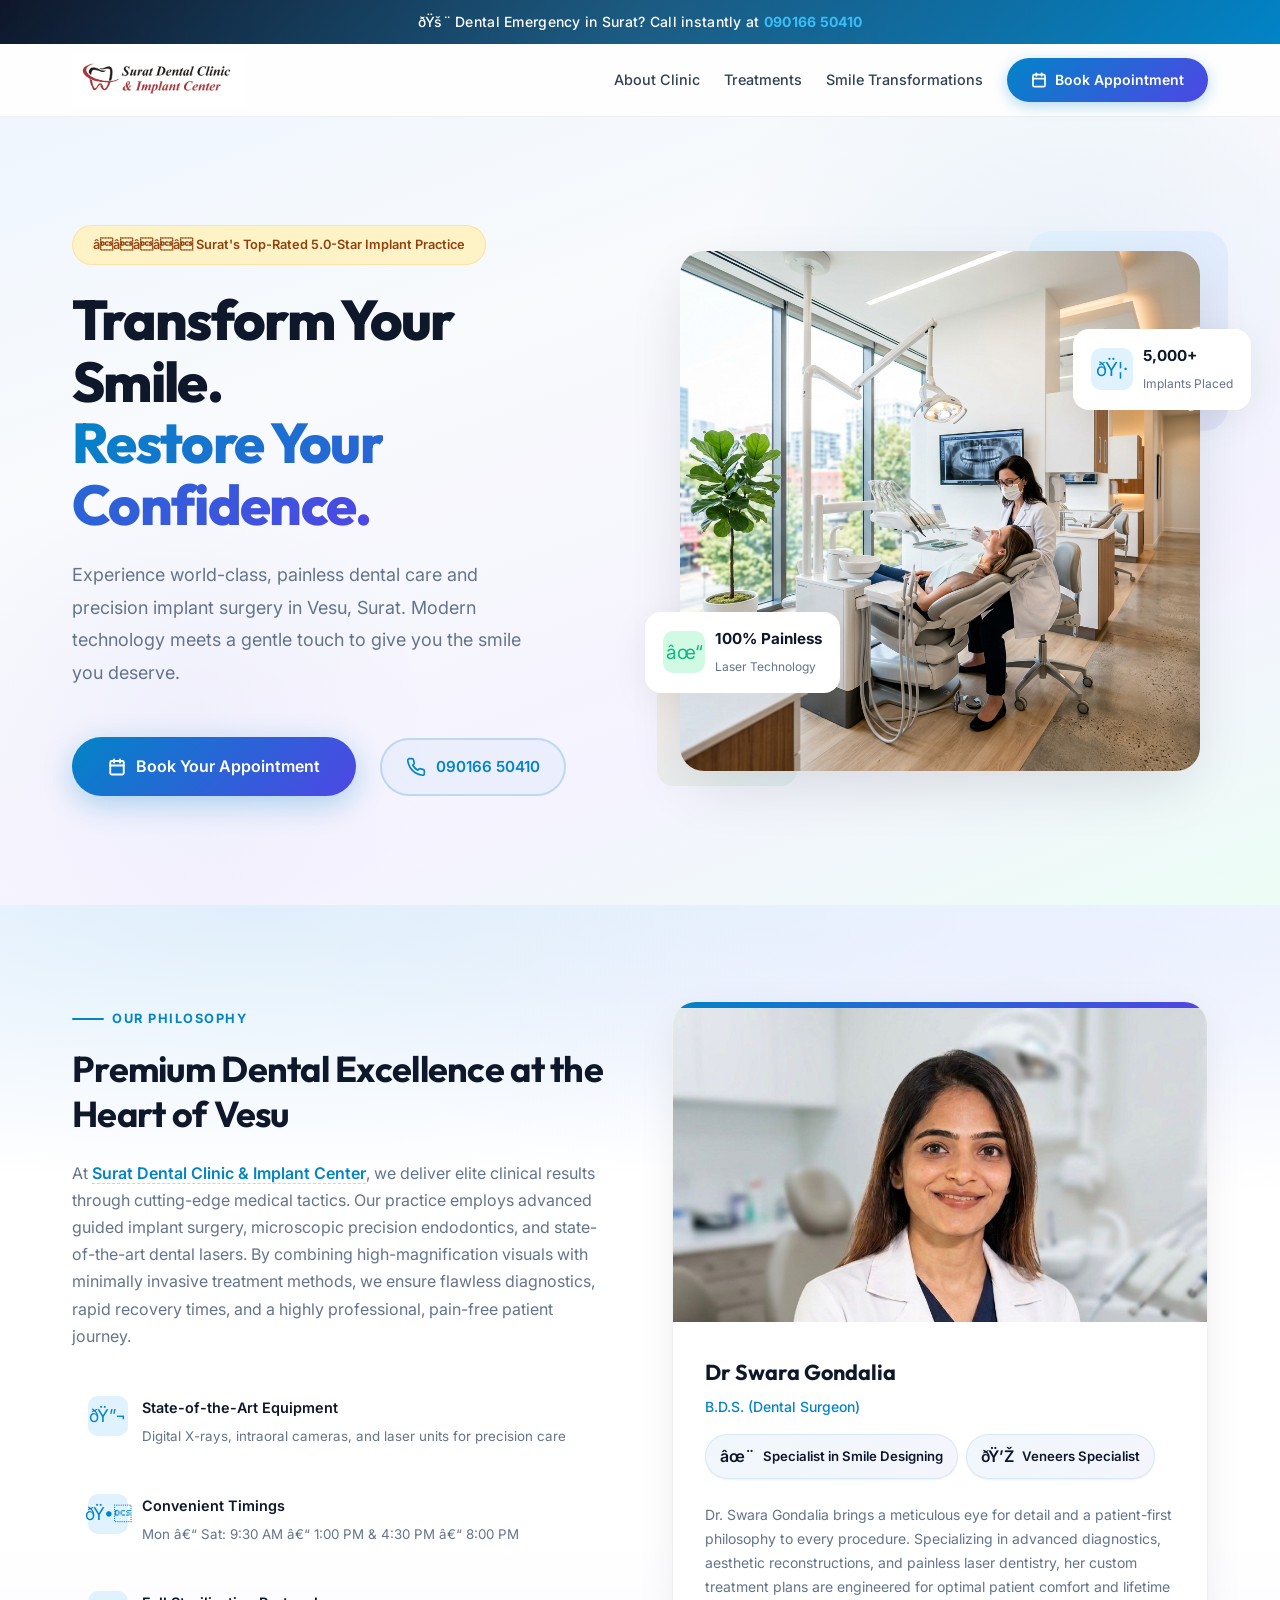
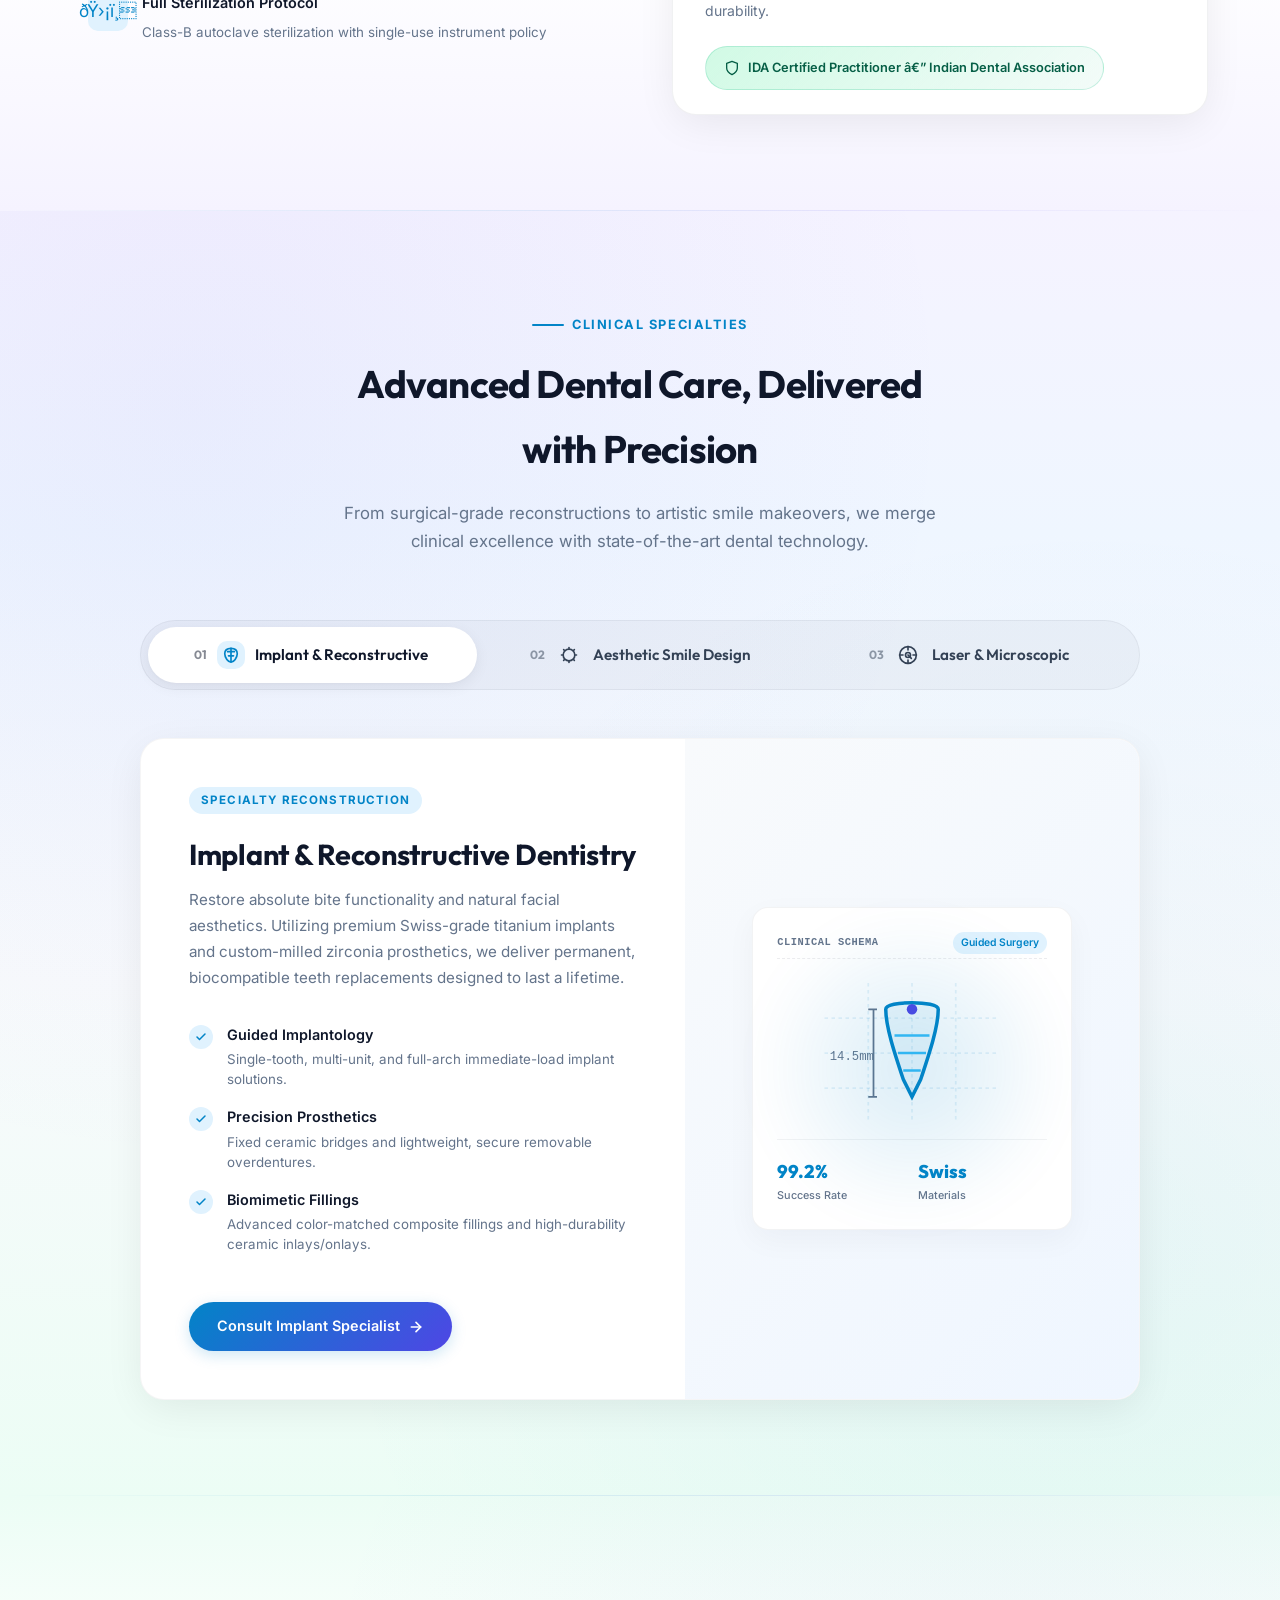
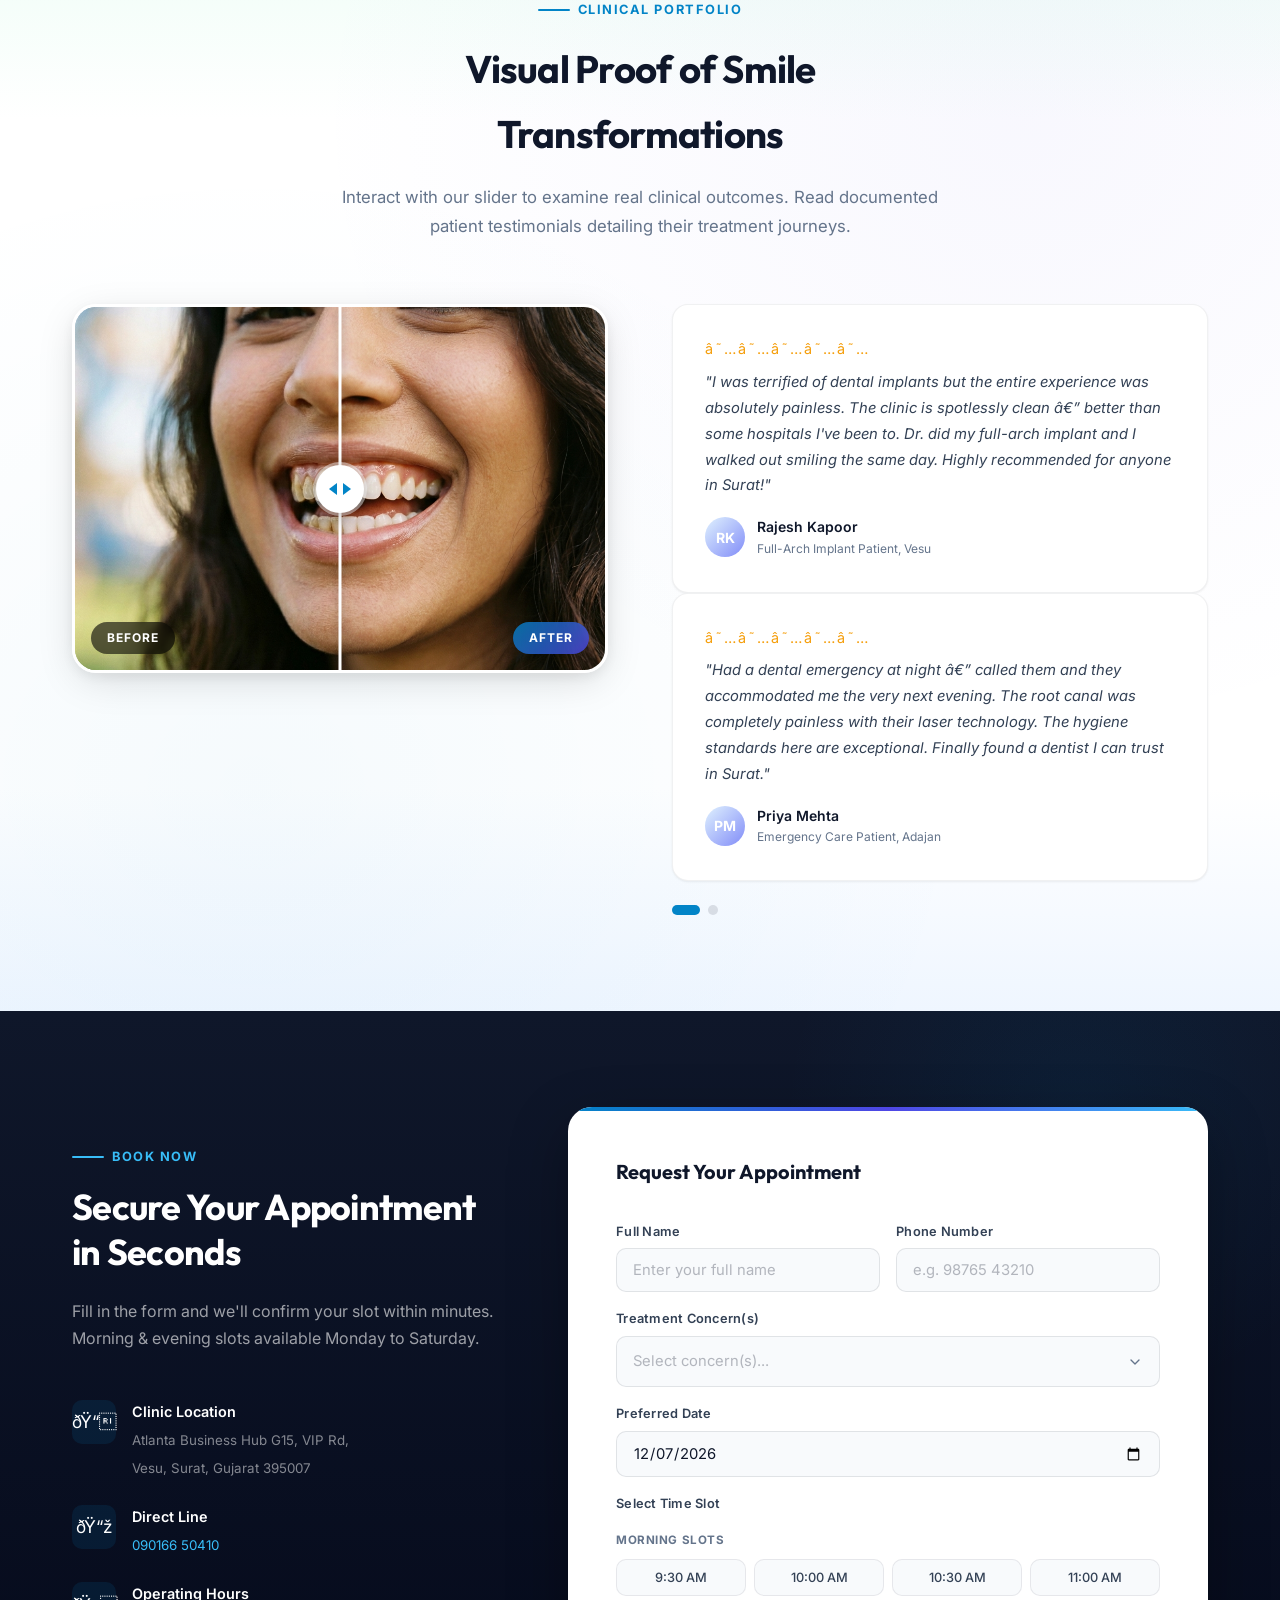
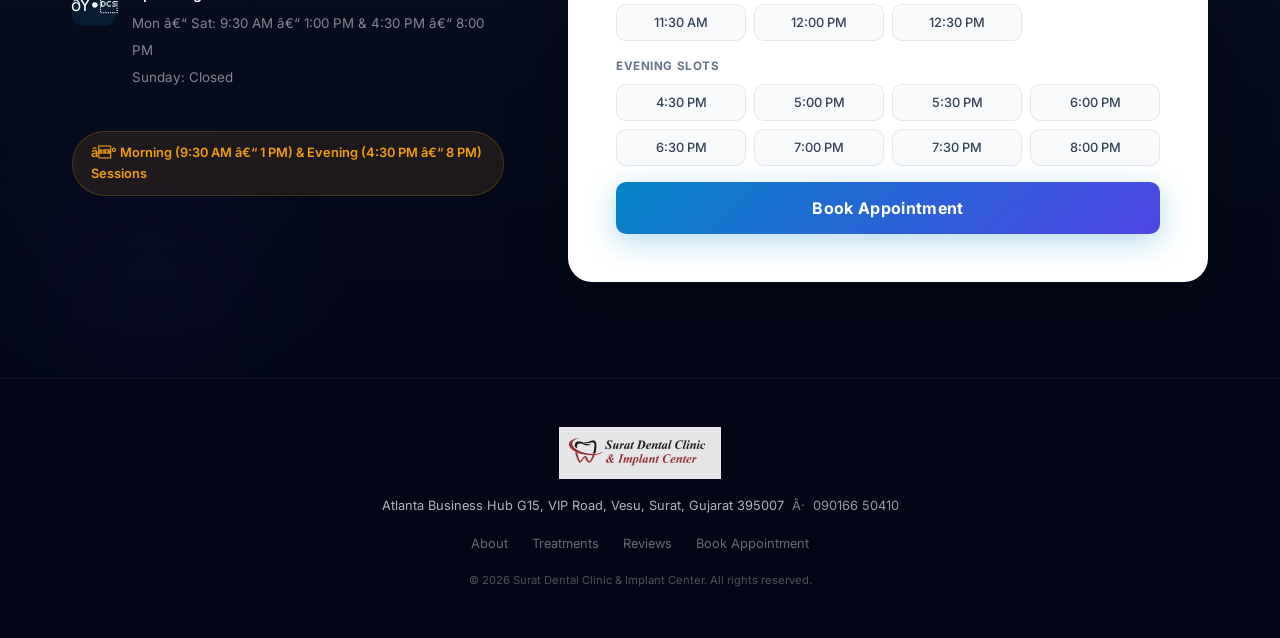
